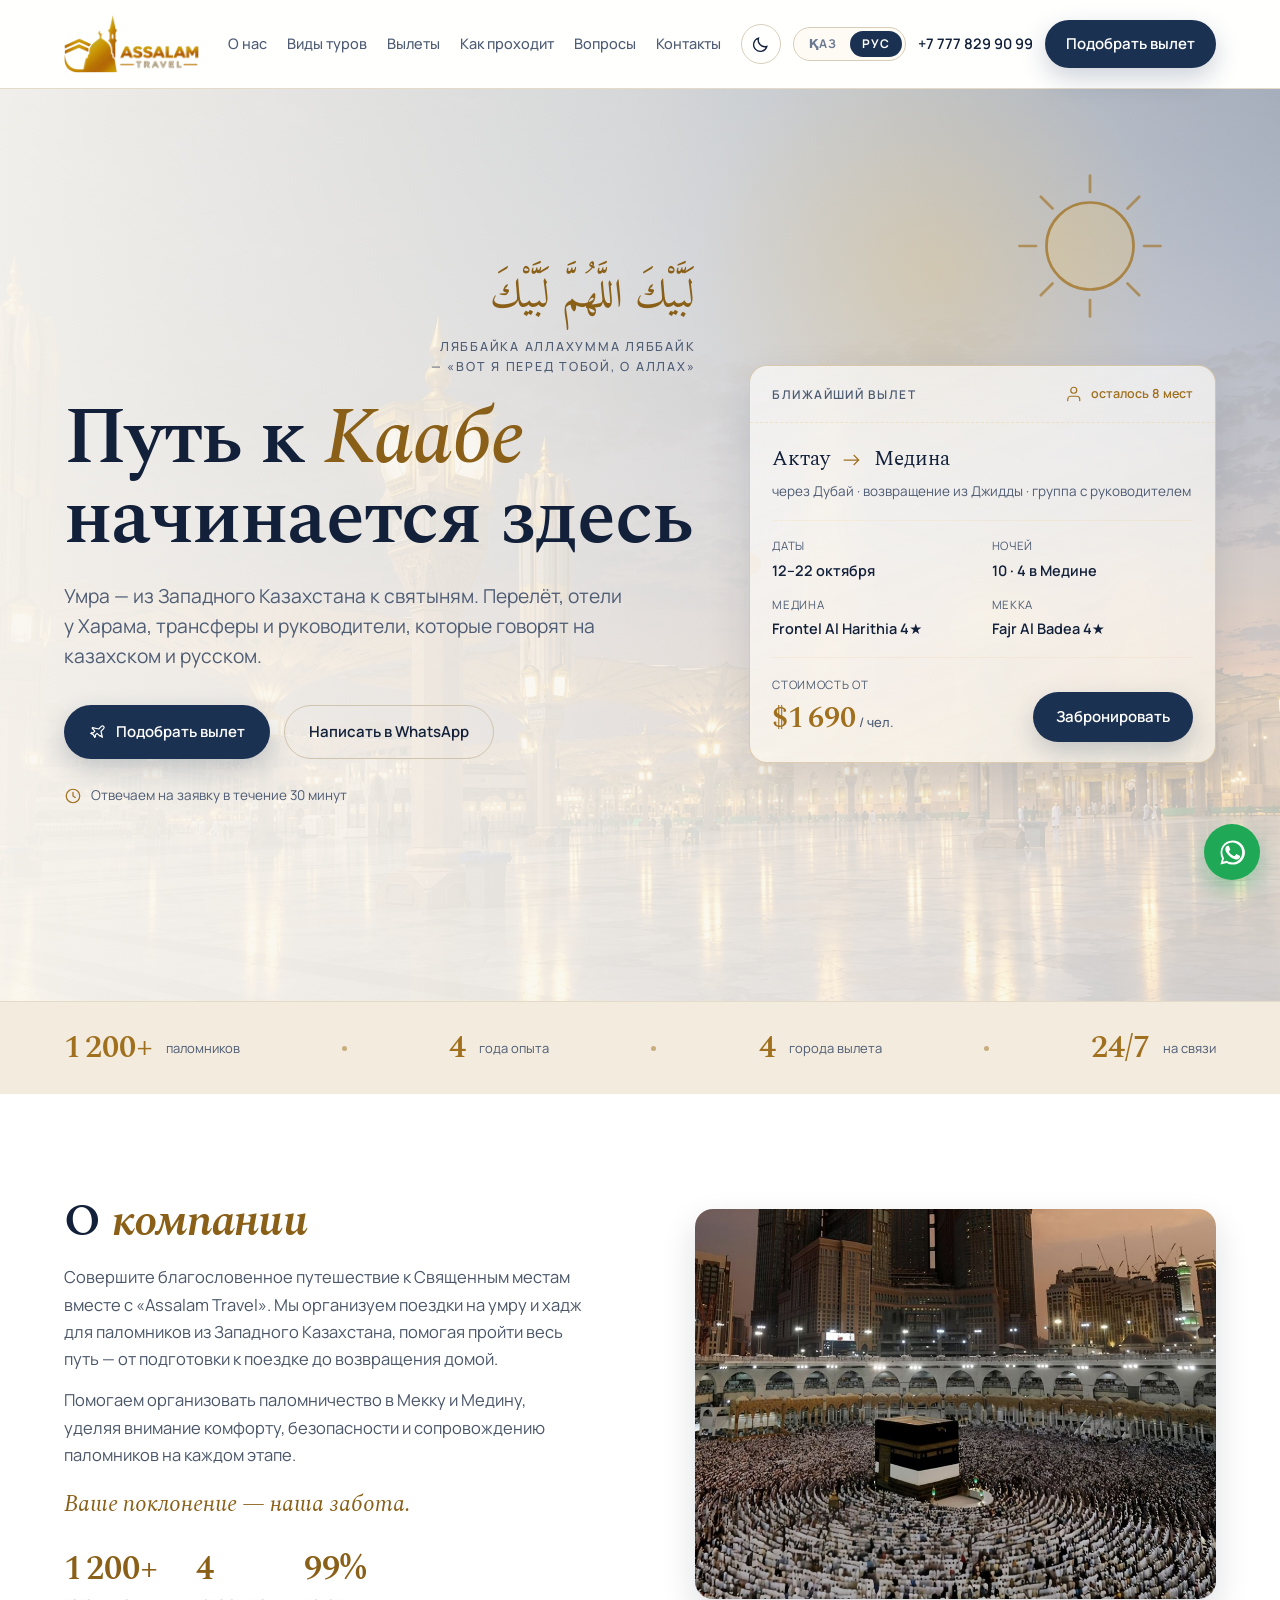
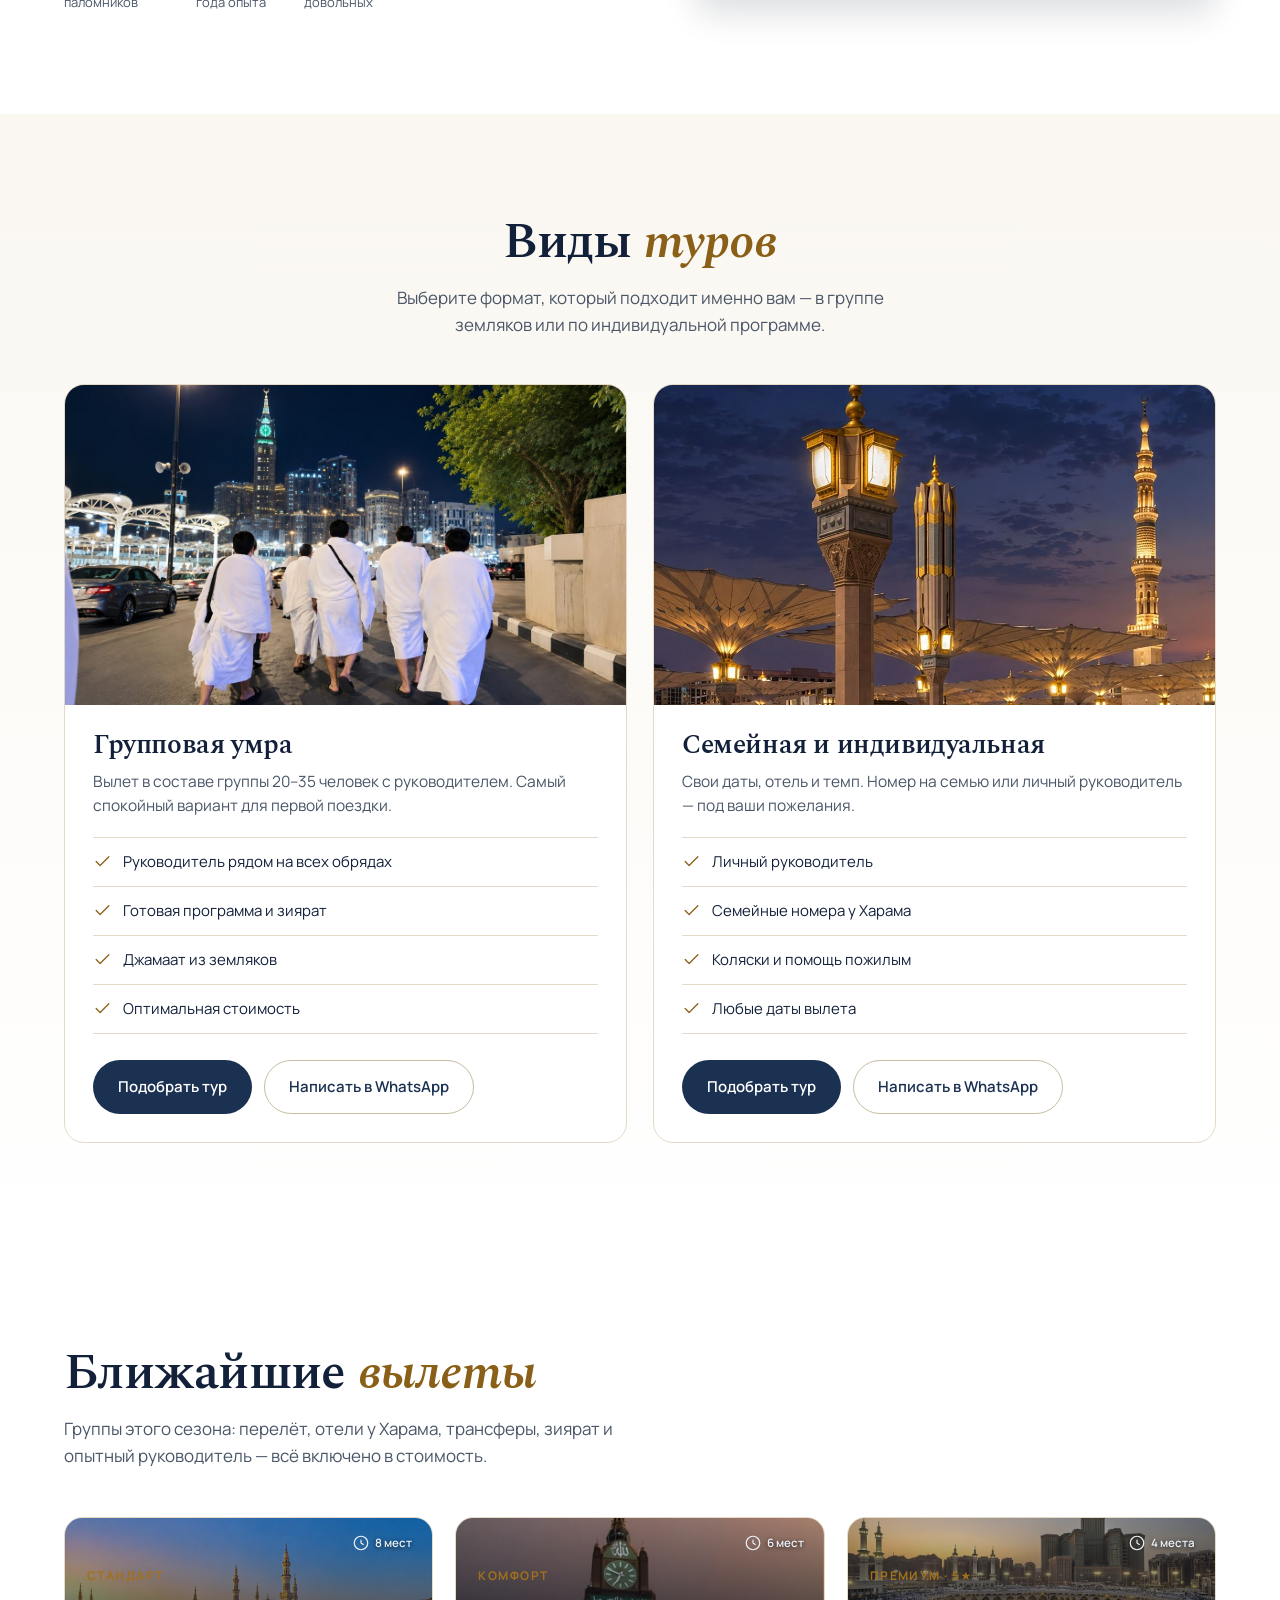
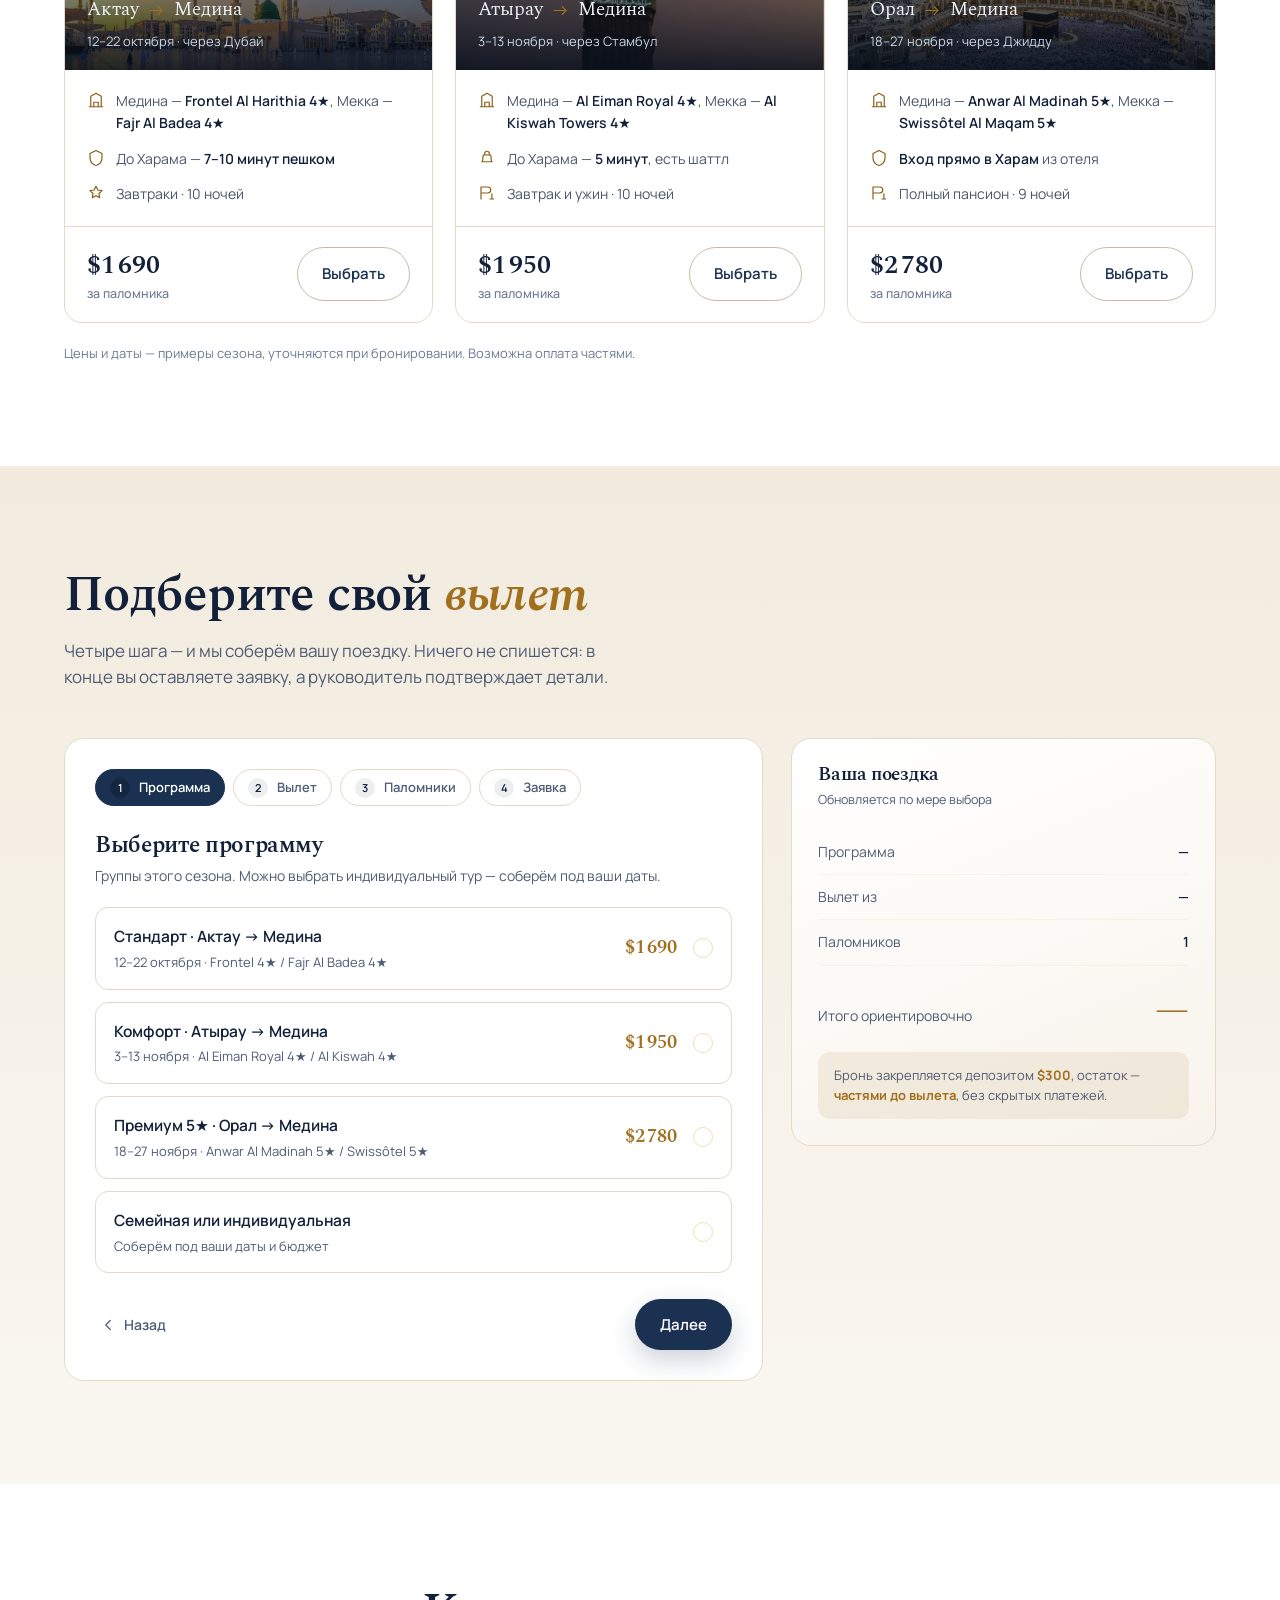
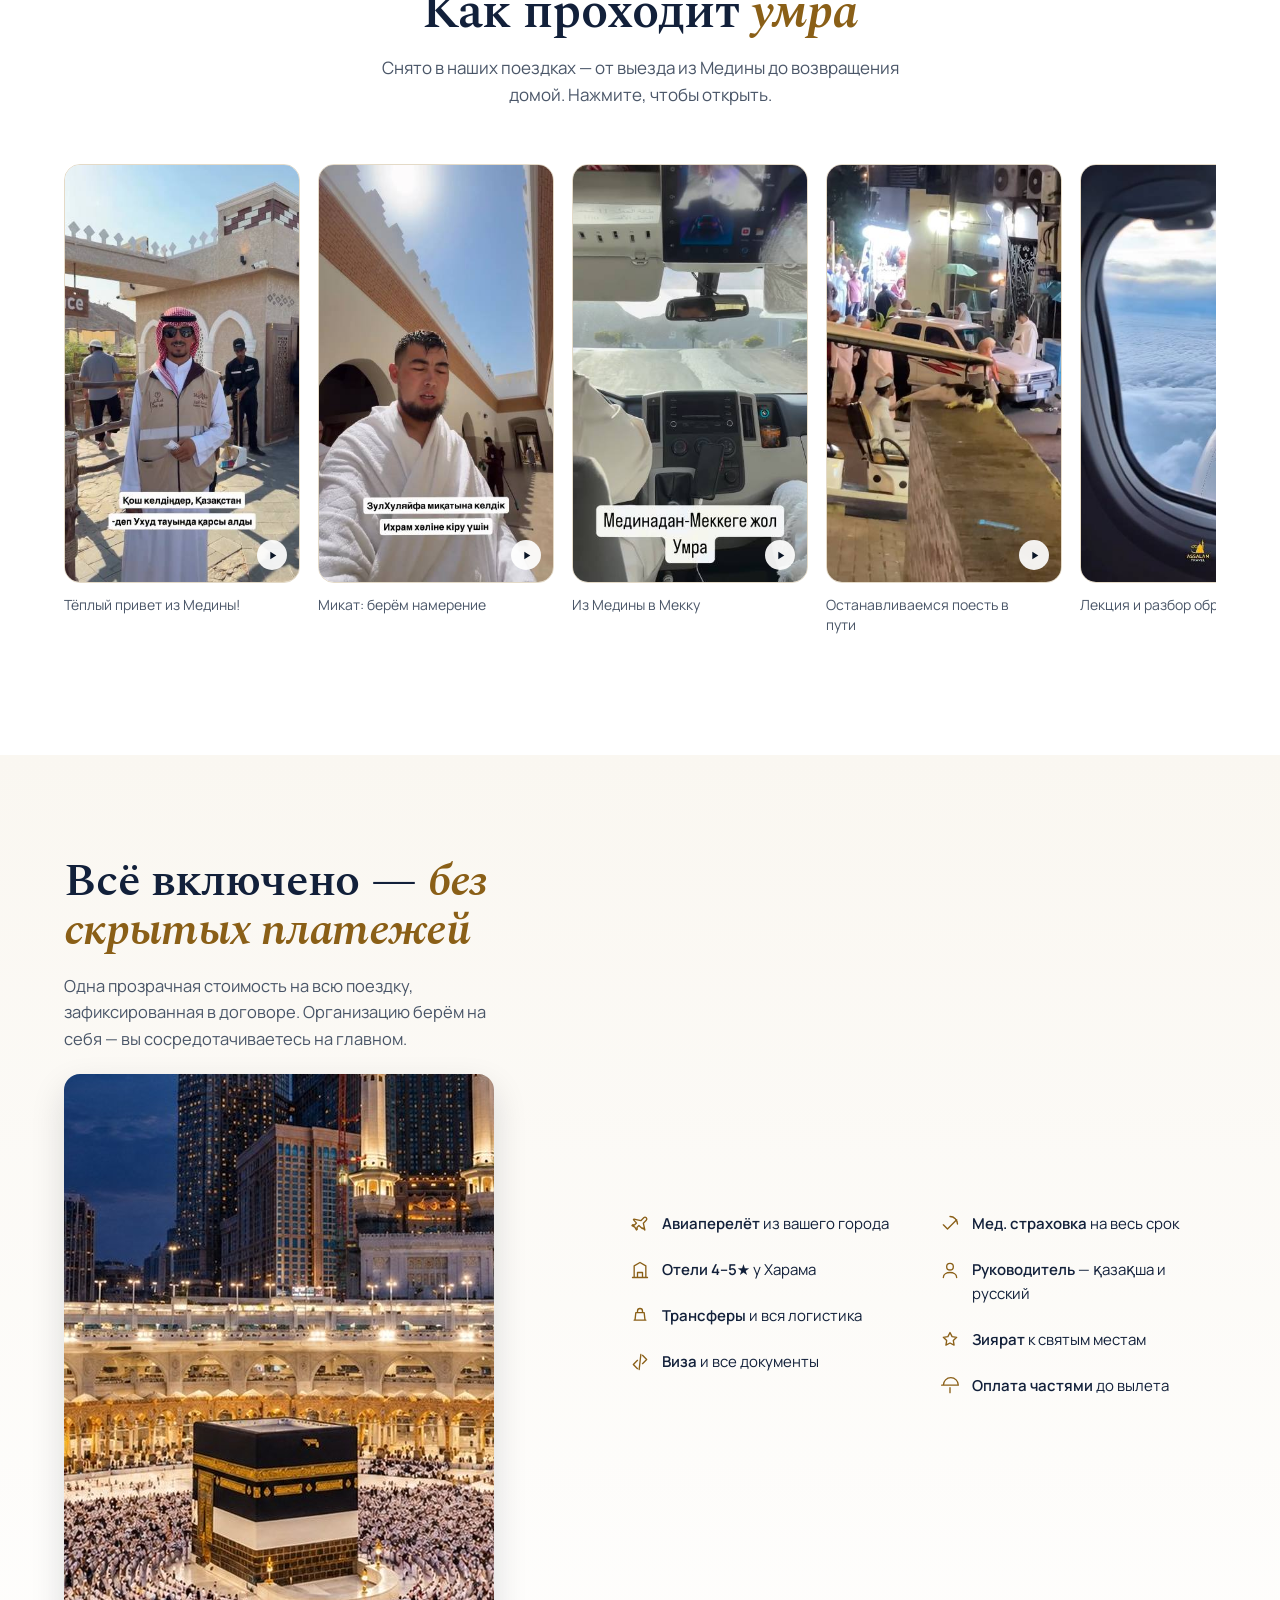
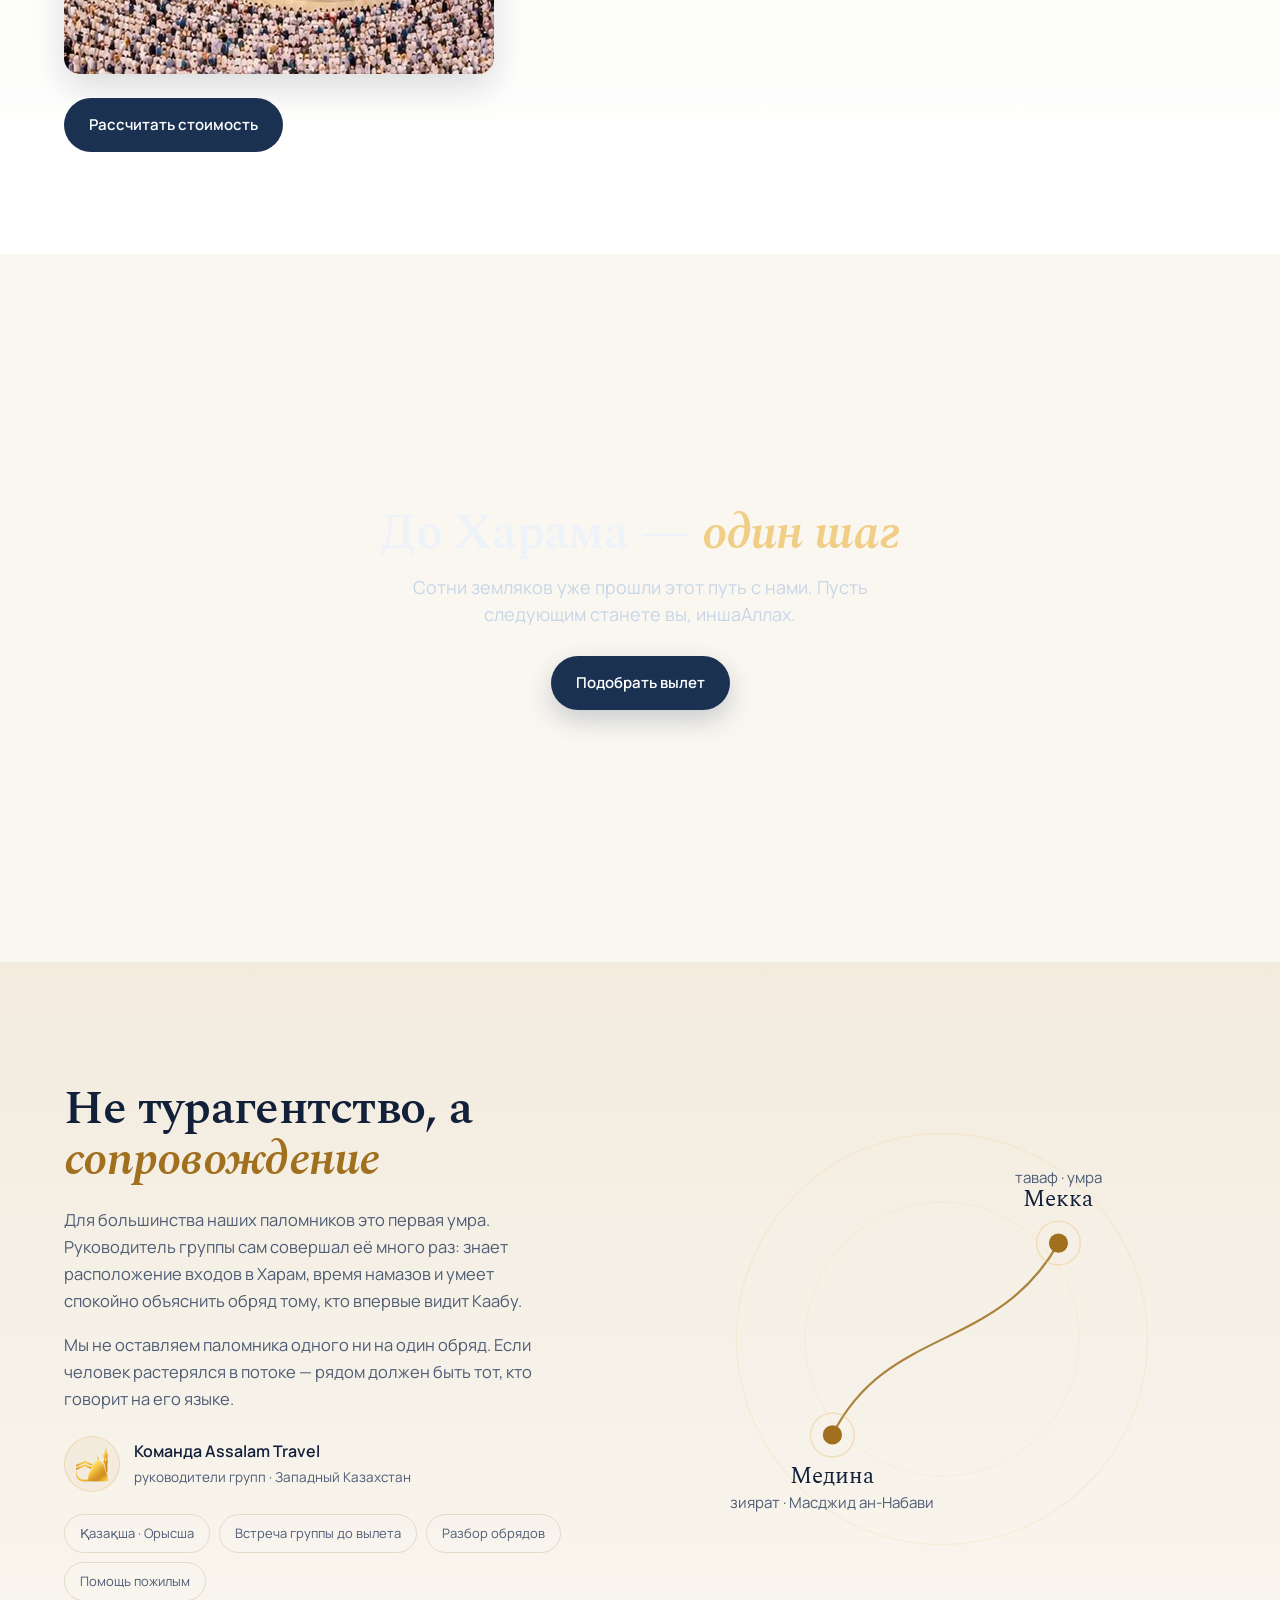
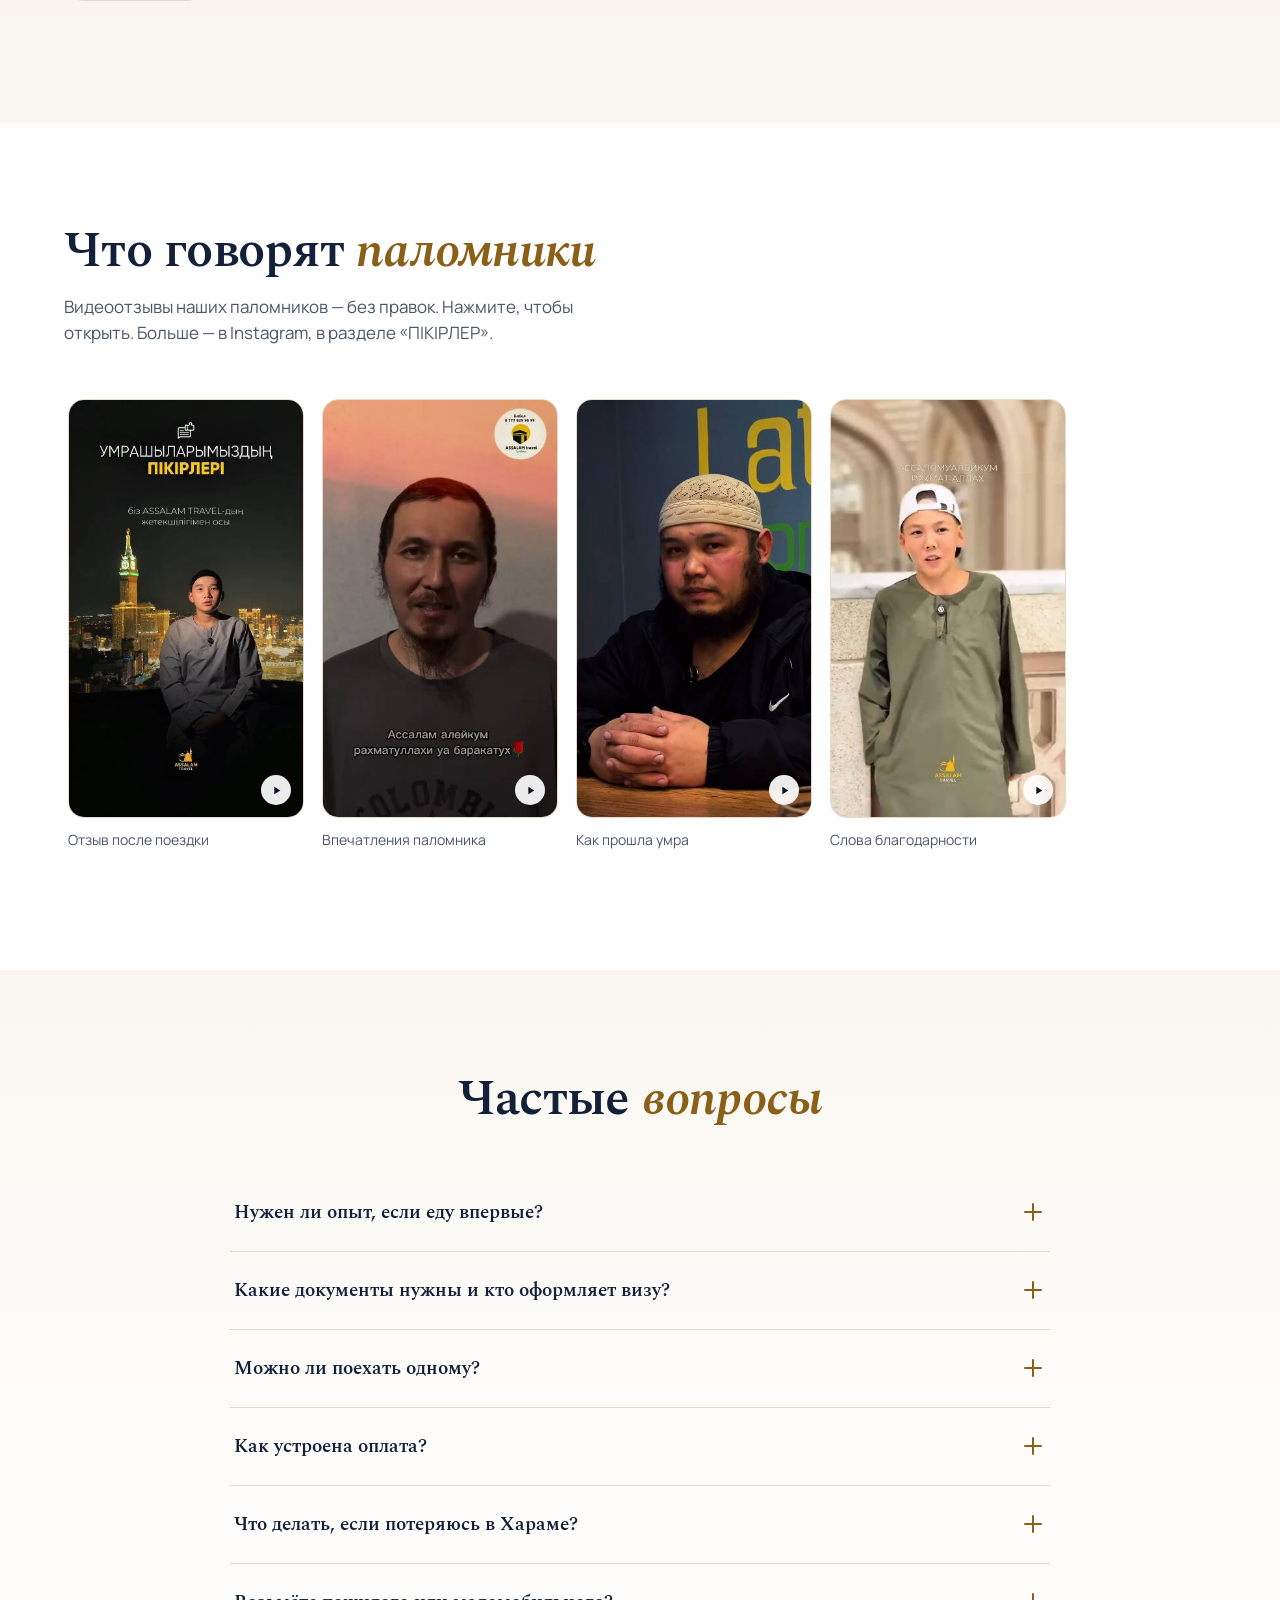
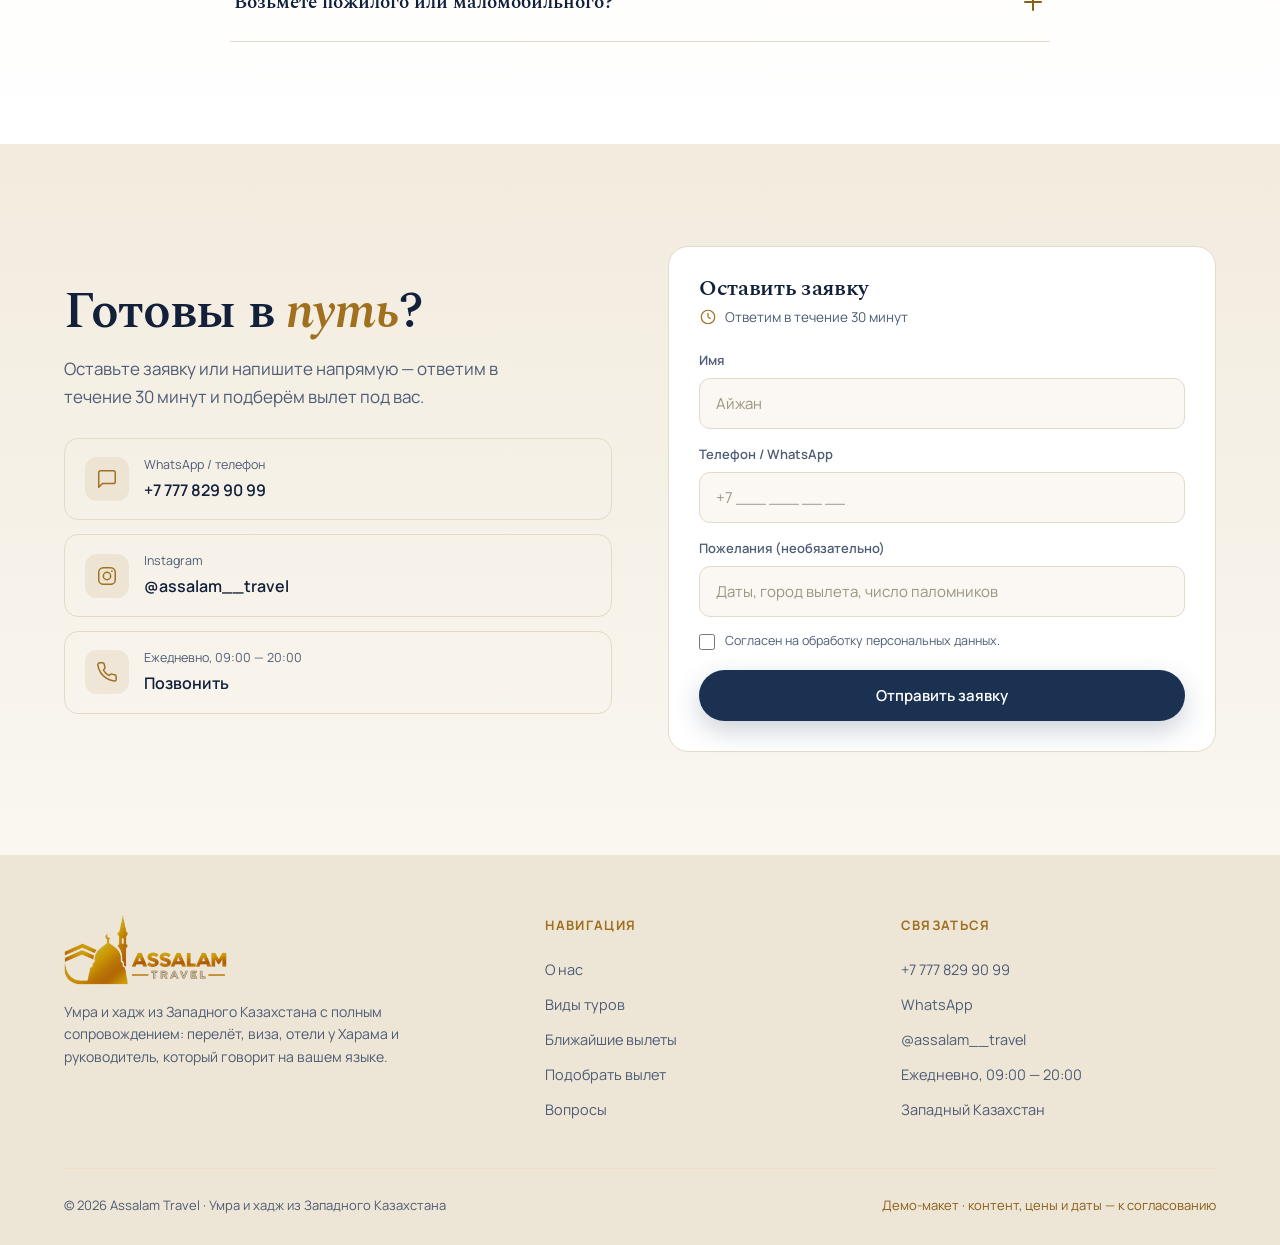
==== public/index.html @ 61b23df9 "Всё публикуемое — в public/, чтобы исходники не уехали в интернет Vercel при деплое из GitHub клонир" ====
<!doctype html>
<html lang="ru" class="no-js">
<head>
<meta charset="utf-8">
<meta name="viewport" content="width=device-width,initial-scale=1">
<title>Assalam Travel — умра из Западного Казахстана</title>
<meta name="description" content="Умра и хадж из Актау, Атырау, Орала и Актобе. Перелёт, виза, отели рядом с Харамом, трансферы и руководители, которые говорят на казахском и русском. Сопровождение 24/7.">
<meta name="theme-color" media="(prefers-color-scheme: dark)" content="#0A1526">
<meta name="theme-color" media="(prefers-color-scheme: light)" content="#FAF7F1">
<link rel="icon" href="assets/img/favicon.png" type="image/png">
<link rel="apple-touch-icon" href="assets/img/favicon.png">

<!-- Превью для WhatsApp, Telegram и соцсетей.
     Пути относительные — работают на любом домене. Когда домен будет
     подключён, замените их на абсолютные (https://домен/assets/img/og.jpg)
     и добавьте <link rel="canonical">: часть сервисов не умеет
     разворачивать относительные адреса. -->
<meta property="og:type" content="website">
<meta property="og:site_name" content="Assalam Travel">
<meta property="og:title" content="Assalam Travel — умра из Западного Казахстана">
<meta property="og:description" content="Перелёт, виза, отели у Харама и руководитель, который говорит на вашем языке. Вылеты из Актау, Атырау, Орала и Актобе.">
<meta property="og:locale" content="ru_KZ">
<meta property="og:locale:alternate" content="kk_KZ">
<meta property="og:image" content="assets/img/og.jpg">
<meta property="og:image:width" content="1200">
<meta property="og:image:height" content="630">
<meta property="og:image:alt" content="Assalam Travel — умра из Западного Казахстана">
<meta name="twitter:card" content="summary_large_image">

<link rel="preconnect" href="https://fonts.googleapis.com">
<link rel="preconnect" href="https://fonts.gstatic.com" crossorigin>
<link rel="stylesheet" href="https://fonts.googleapis.com/css2?family=Spectral:ital,wght@0,400;0,500;0,600;0,700;1,400;1,500;1,600&family=Manrope:wght@400;500;600;700;800&family=Amiri:wght@400;700&display=swap">
<link rel="stylesheet" href="assets/css/styles.css">

<!-- Фон героя — самая крупная картинка первого экрана. Он приходит из CSS,
     поэтому браузер находит его поздно; preload возвращает ему приоритет. -->
<link rel="preload" as="image" href="assets/img/hero-desktop.jpg" media="(min-width:601px)">
<link rel="preload" as="image" href="assets/img/hero-mobile.jpg" media="(max-width:600px)">
</head>
<body>
<script>
/* Тема и класс js ставятся до первой отрисовки — иначе страница моргнёт */
(function () {
  var r = document.documentElement;
  r.className = 'js';
  var t = null;
  try { t = localStorage.getItem('assalam-theme'); } catch (e) {}
  if (!t) t = matchMedia('(prefers-color-scheme: light)').matches ? 'light' : 'dark';
  r.setAttribute('data-theme', t);
})();
</script>

<a class="skip" href="#book" data-i18n="skip">Перейти к подбору вылета</a>

<!-- ============ ШАПКА ============ -->
<header class="nav">
  <div class="wrap nav-in">
    <a class="brand" href="#top" aria-label="Assalam Travel">
      <img src="assets/img/logo-full.png" alt="Assalam Travel" width="560" height="240">
    </a>
    <nav class="nav-links" aria-label="Основная навигация">
      <a href="#about" data-i18n="nav.about">О нас</a>
      <a href="#types" data-i18n="nav.types">Виды туров</a>
      <a href="#deps" data-i18n="nav.deps">Вылеты</a>
      <a href="#journey" data-i18n="nav.journey">Как проходит</a>
      <a href="#faq" data-i18n="nav.faq">Вопросы</a>
      <a href="#contact" data-i18n="nav.contact">Контакты</a>
    </nav>
    <div class="nav-cta">
      <button class="theme-toggle" id="themeBtn" type="button" aria-label="Включить светлую тему">
        <svg class="t-sun" viewBox="0 0 24 24" aria-hidden="true"><circle cx="12" cy="12" r="4.2"/><path d="M12 2.5v2.2M12 19.3v2.2M4.2 4.2l1.6 1.6M18.2 18.2l1.6 1.6M2.5 12h2.2M19.3 12h2.2M4.2 19.8l1.6-1.6M18.2 5.8l1.6-1.6"/></svg>
        <svg class="t-moon" viewBox="0 0 24 24" aria-hidden="true"><path d="M20 14.5A8.5 8.5 0 0 1 9.5 4a8.5 8.5 0 1 0 10.5 10.5Z"/></svg>
      </button>
      <div class="langsw" role="group" aria-label="Тіл / Язык">
        <button type="button" data-lang-btn="kz" aria-pressed="false">ҚАЗ</button>
        <button type="button" data-lang-btn="ru" aria-pressed="true">РУС</button>
      </div>
      <span class="nav-phone">+7 777 829 90 99</span>
      <a href="#book" class="btn btn-gold" style="padding:11px 20px" data-i18n="cta.pick">Подобрать вылет</a>
      <button class="burger" aria-label="Меню" aria-expanded="false" id="burger">
        <svg class="ic" viewBox="0 0 24 24"><path d="M3 6h18M3 12h18M3 18h18"/></svg>
      </button>
    </div>
  </div>
  <div class="mobile-menu" id="mobileMenu">
    <a href="#about" data-i18n="nav.about">О нас</a>
    <a href="#types" data-i18n="nav.types">Виды туров</a>
    <a href="#deps" data-i18n="nav.deps">Вылеты</a>
    <a href="#journey" data-i18n="nav.journeyLong">Как проходит умра</a>
    <a href="#reviews" data-i18n="nav.reviews">Отзывы</a>
    <a href="#faq" data-i18n="nav.faq">Вопросы</a>
    <a href="#contact" data-i18n="nav.contact">Контакты</a>
  </div>
</header>

<!-- ============ ГЕРОЙ ============ -->
<a id="top"></a>
<section class="hero">
  <canvas id="stars" aria-hidden="true"></canvas>
  <div class="hero-glow" aria-hidden="true"></div>
  <svg class="sky-body moon" viewBox="0 0 100 100" aria-hidden="true" fill="none">
    <path d="M62 8a44 44 0 1 0 0 84A54 54 0 0 1 62 8Z" fill="rgba(232,191,107,.18)" stroke="rgba(232,191,107,.55)" stroke-width="1"/>
  </svg>
  <svg class="sky-body sun" viewBox="0 0 100 100" aria-hidden="true" fill="none">
    <circle cx="50" cy="50" r="29" fill="rgba(232,191,107,.24)" stroke="rgba(160,112,31,.75)" stroke-width="1.8"/>
    <g stroke="rgba(160,112,31,.62)" stroke-width="1.8" stroke-linecap="round">
      <path d="M50 14V3M50 86v11M14 50H3M86 50h11M25 25l-7.8-7.8M75 75l7.8 7.8M75 25l7.8-7.8M25 75l-7.8 7.8"/>
    </g>
  </svg>
  <div class="wrap hero-in">
    <div>
      <p class="talbiya">لَبَّيْكَ اللَّهُمَّ لَبَّيْكَ
        <small data-i18n="hero.talbiya">Ляббайка Аллахумма Ляббайк — «Вот я перед Тобой, о Аллах»</small>
      </p>
      <h1 data-i18n="hero.h1">Путь к <em>Каабе</em><br>начинается здесь</h1>
      <p class="lead" data-i18n="hero.lead">Умра — из Западного Казахстана к святыням. Перелёт, отели у Харама, трансферы и руководители, которые говорят на казахском и русском.</p>
      <div class="hero-cta">
        <a href="#book" class="btn btn-gold">
          <svg class="ic ic-sm" viewBox="0 0 24 24"><path d="M17.8 19.2 16 11l3.5-3.5a2.1 2.1 0 0 0-3-3L13 8 4.8 6.2a.5.5 0 0 0-.5.8l3.5 3.9-2.4 2.4-2-.4-1 1 3.4 1.9 1.9 3.4 1-1-.4-2 2.4-2.4 3.9 3.5a.5.5 0 0 0 .8-.5Z"/></svg>
          <span data-i18n="cta.pick">Подобрать вылет</span>
        </a>
        <a href="https://wa.me/77778299099" class="btn btn-ghost-night" target="_blank" rel="noopener" data-i18n="cta.wa">Написать в WhatsApp</a>
      </div>
      <p class="hero-note">
        <svg class="ic ic-sm" viewBox="0 0 24 24"><circle cx="12" cy="12" r="9"/><path d="M12 7v5l3 2"/></svg>
        <span data-i18n="hero.note">Отвечаем на заявку в течение 30 минут</span>
      </p>
    </div>

    <div class="pass" aria-label="Ближайший вылет">
      <div class="pass-head">
        <span class="lab" data-i18n="pass.lab">Ближайший вылет</span>
        <span class="seats"><svg class="ic ic-sm" viewBox="0 0 24 24"><path d="M17 21v-2a4 4 0 0 0-4-4H5a4 4 0 0 0-4 4v2"/><circle cx="9" cy="7" r="4"/></svg><span data-i18n="pass.seats">осталось 8 мест</span></span>
      </div>
      <div class="pass-body">
        <div class="pass-route">
          <span data-i18n="pass.from">Актау</span>
          <svg viewBox="0 0 24 24" fill="none" stroke="currentColor"><path d="M2 12h18M14 6l6 6-6 6"/></svg>
          <span data-i18n="pass.to">Медина</span>
        </div>
        <p class="pass-sub" data-i18n="pass.sub">через Дубай · возвращение из Джидды · группа с руководителем</p>
        <div class="pass-grid">
          <div><div class="k" data-i18n="pass.kDates">Даты</div><div class="v" data-i18n="pass.vDates">12–22 октября</div></div>
          <div><div class="k" data-i18n="pass.kNights">Ночей</div><div class="v" data-i18n="pass.vNights">10 · 4 в Медине</div></div>
          <div><div class="k" data-i18n="pass.kMedina">Медина</div><div class="v">Frontel Al Harithia 4★</div></div>
          <div><div class="k" data-i18n="pass.kMecca">Мекка</div><div class="v">Fajr Al Badea 4★</div></div>
        </div>
        <div class="pass-foot">
          <div class="pass-price">
            <div class="k" data-i18n="pass.priceK">Стоимость от</div>
            <div class="v">$1&thinsp;690<small data-i18n="pass.per"> / чел.</small></div>
          </div>
          <a href="#book" class="btn btn-gold" style="padding:12px 22px" data-pick="oct-std" data-i18n="pass.book">Забронировать</a>
        </div>
      </div>
    </div>
  </div>
</section>

<!-- ============ ПОЛОСА ДОВЕРИЯ ============ -->
<div class="proof">
  <div class="wrap proof-in">
    <div class="proof-item"><span class="n" data-to="1200" data-suffix="+">1 200+</span><span class="t" data-i18n="proof.1">паломников</span></div>
    <span class="proof-dot"></span>
    <div class="proof-item"><span class="n" data-to="4">4</span><span class="t" data-i18n="proof.2">года опыта</span></div>
    <span class="proof-dot"></span>
    <div class="proof-item"><span class="n" data-to="4">4</span><span class="t" data-i18n="proof.3">города вылета</span></div>
    <span class="proof-dot"></span>
    <div class="proof-item"><span class="n">24/7</span><span class="t" data-i18n="proof.4">на связи</span></div>
  </div>
</div>

<!-- ============ О КОМПАНИИ ============ -->
<section class="cream-sec" id="about">
  <div class="wrap about-wrap">
    <div class="about-lead reveal">
      <h2 data-i18n="about.h2">О <em>компании</em></h2>
      <p data-i18n="about.p">Совершите благословенное путешествие к Священным местам вместе с «Assalam Travel». Мы организуем поездки на умру и хадж для паломников из Западного Казахстана, помогая пройти весь путь — от подготовки к поездке до возвращения домой.</p>
      <p data-i18n="about.p2">Помогаем организовать паломничество в Мекку и Медину, уделяя внимание комфорту, безопасности и сопровождению паломников на каждом этапе.</p>
      <p class="about-motto" data-i18n="about.motto">Ваше поклонение — наша забота.</p>
      <div class="about-stats">
        <div class="about-stat"><div class="n" data-to="1200" data-suffix="+">1 200+</div><div class="t" data-i18n="about.s1">паломников</div></div>
        <div class="about-stat"><div class="n" data-to="4">4</div><div class="t" data-i18n="about.s2">года опыта</div></div>
        <div class="about-stat"><div class="n" data-to="99" data-suffix="%">99%</div><div class="t" data-i18n="about.s3">довольных</div></div>
      </div>
    </div>
    <div class="about-photo reveal"><img src="assets/img/about.jpg" data-i18n-alt="alt.about" alt="Паломники совершают таваф вокруг Каабы" loading="lazy" width="1000" height="750"></div>
  </div>
</section>

<!-- ============ ВИДЫ ТУРОВ ============ -->
<section class="dawn" id="types">
  <div class="wrap">
    <div class="sec-head reveal" style="text-align:center;margin:0 auto 46px">
      <h2 data-i18n="types.h2">Виды <em>туров</em></h2>
      <p style="margin-left:auto;margin-right:auto" data-i18n="types.p">Выберите формат, который подходит именно вам — в группе земляков или по индивидуальной программе.</p>
    </div>
    <div class="types">
      <article class="type reveal">
        <div class="type-photo" style="background-image:url('assets/img/type-group.jpg')"></div>
        <div class="type-body">
          <h3 data-i18n="types.g.h">Групповая умра</h3>
          <p data-i18n="types.g.p">Вылет в составе группы 20–35 человек с руководителем. Самый спокойный вариант для первой поездки.</p>
          <ul class="type-feats">
            <li><svg class="ic" viewBox="0 0 24 24" fill="none" stroke="currentColor" stroke-width="1.8"><path d="M20 6 9 17l-5-5"/></svg><span data-i18n="types.g.1">Руководитель рядом на всех обрядах</span></li>
            <li><svg class="ic" viewBox="0 0 24 24" fill="none" stroke="currentColor" stroke-width="1.8"><path d="M20 6 9 17l-5-5"/></svg><span data-i18n="types.g.2">Готовая программа и зиярат</span></li>
            <li><svg class="ic" viewBox="0 0 24 24" fill="none" stroke="currentColor" stroke-width="1.8"><path d="M20 6 9 17l-5-5"/></svg><span data-i18n="types.g.3">Джамаат из земляков</span></li>
            <li><svg class="ic" viewBox="0 0 24 24" fill="none" stroke="currentColor" stroke-width="1.8"><path d="M20 6 9 17l-5-5"/></svg><span data-i18n="types.g.4">Оптимальная стоимость</span></li>
          </ul>
          <div class="type-cta">
            <a href="#book" class="btn btn-deep" data-i18n="cta.pickTour">Подобрать тур</a>
            <a href="https://wa.me/77778299099" class="btn btn-ghost" target="_blank" rel="noopener" data-i18n="cta.wa">Написать в WhatsApp</a>
          </div>
        </div>
      </article>
      <article class="type reveal">
        <div class="type-photo" style="background-image:url('assets/img/type-solo.jpg')"></div>
        <div class="type-body">
          <h3 data-i18n="types.i.h">Семейная и индивидуальная</h3>
          <p data-i18n="types.i.p">Свои даты, отель и темп. Номер на семью или личный руководитель — под ваши пожелания.</p>
          <ul class="type-feats">
            <li><svg class="ic" viewBox="0 0 24 24" fill="none" stroke="currentColor" stroke-width="1.8"><path d="M20 6 9 17l-5-5"/></svg><span data-i18n="types.i.1">Личный руководитель</span></li>
            <li><svg class="ic" viewBox="0 0 24 24" fill="none" stroke="currentColor" stroke-width="1.8"><path d="M20 6 9 17l-5-5"/></svg><span data-i18n="types.i.2">Семейные номера у Харама</span></li>
            <li><svg class="ic" viewBox="0 0 24 24" fill="none" stroke="currentColor" stroke-width="1.8"><path d="M20 6 9 17l-5-5"/></svg><span data-i18n="types.i.3">Коляски и помощь пожилым</span></li>
            <li><svg class="ic" viewBox="0 0 24 24" fill="none" stroke="currentColor" stroke-width="1.8"><path d="M20 6 9 17l-5-5"/></svg><span data-i18n="types.i.4">Любые даты вылета</span></li>
          </ul>
          <div class="type-cta">
            <a href="#book" class="btn btn-deep" data-i18n="cta.pickTour">Подобрать тур</a>
            <a href="https://wa.me/77778299099" class="btn btn-ghost" target="_blank" rel="noopener" data-i18n="cta.wa">Написать в WhatsApp</a>
          </div>
        </div>
      </article>
    </div>
  </div>
</section>

<!-- ============ ВЫЛЕТЫ ============ -->
<section class="cream-sec" id="deps">
  <div class="wrap">
    <div class="sec-head reveal">
      <h2 data-i18n="deps.h2">Ближайшие <em>вылеты</em></h2>
      <p data-i18n="deps.p">Группы этого сезона: перелёт, отели у Харама, трансферы, зиярат и опытный руководитель — всё включено в стоимость.</p>
    </div>
    <div class="deps">
      <article class="dep reveal">
        <div class="dep-top" style="background-image:linear-gradient(180deg,rgba(7,15,28,.15),rgba(7,15,28,.9)),url('assets/img/dep-1.jpg')">
          <div class="dep-tier" data-i18n="deps.1.tier">Стандарт</div>
          <div class="dep-route"><span data-i18n="deps.1.from">Актау</span> <svg viewBox="0 0 24 24" fill="none" stroke="currentColor"><path d="M2 12h18M14 6l6 6-6 6"/></svg> <span data-i18n="pass.to">Медина</span></div>
          <div class="dep-dates" data-i18n="deps.1.dates">12–22 октября · через Дубай</div>
          <span class="seat-pill"><svg class="ic ic-sm" viewBox="0 0 24 24"><circle cx="12" cy="12" r="9"/><path d="M12 8v4l3 2"/></svg><span data-i18n="deps.1.seats">8 мест</span></span>
        </div>
        <div class="dep-body">
          <div class="dep-row"><svg class="ic" viewBox="0 0 24 24"><path d="M3 21h18M5 21V7l7-4 7 4v14M9 21v-6h6v6"/></svg><span data-i18n="deps.1.r1">Медина — <b>Frontel Al Harithia 4★</b>, Мекка — <b>Fajr Al Badea 4★</b></span></div>
          <div class="dep-row"><svg class="ic" viewBox="0 0 24 24"><path d="M12 2 4 6v6c0 5 3.4 9.4 8 10 4.6-.6 8-5 8-10V6z"/></svg><span data-i18n="deps.1.r2">До Харама — <b>7–10 минут пешком</b></span></div>
          <div class="dep-row"><svg class="ic" viewBox="0 0 24 24"><path d="M12 3l2.5 5 5.5.8-4 3.9.9 5.5-4.9-2.6-4.9 2.6.9-5.5-4-3.9 5.5-.8z"/></svg><span data-i18n="deps.1.r3">Завтраки · 10 ночей</span></div>
        </div>
        <div class="dep-foot">
          <div class="dep-price">$1&thinsp;690<small data-i18n="deps.per">за паломника</small></div>
          <a href="#book" class="btn btn-ghost" data-pick="oct-std" data-i18n="cta.choose">Выбрать</a>
        </div>
      </article>

      <article class="dep reveal">
        <div class="dep-top" style="background-image:linear-gradient(180deg,rgba(7,15,28,.15),rgba(7,15,28,.9)),url('assets/img/dep-2.jpg')">
          <div class="dep-tier" data-i18n="deps.2.tier">Комфорт</div>
          <div class="dep-route"><span data-i18n="deps.2.from">Атырау</span> <svg viewBox="0 0 24 24" fill="none" stroke="currentColor"><path d="M2 12h18M14 6l6 6-6 6"/></svg> <span data-i18n="pass.to">Медина</span></div>
          <div class="dep-dates" data-i18n="deps.2.dates">3–13 ноября · через Стамбул</div>
          <span class="seat-pill"><svg class="ic ic-sm" viewBox="0 0 24 24"><circle cx="12" cy="12" r="9"/><path d="M12 8v4l3 2"/></svg><span data-i18n="deps.2.seats">6 мест</span></span>
        </div>
        <div class="dep-body">
          <div class="dep-row"><svg class="ic" viewBox="0 0 24 24"><path d="M3 21h18M5 21V7l7-4 7 4v14M9 21v-6h6v6"/></svg><span data-i18n="deps.2.r1">Медина — <b>Al Eiman Royal 4★</b>, Мекка — <b>Al Kiswah Towers 4★</b></span></div>
          <div class="dep-row"><svg class="ic" viewBox="0 0 24 24"><path d="M5 17h14M6 17l1-9h10l1 9M9 8V6a3 3 0 0 1 6 0v2"/></svg><span data-i18n="deps.2.r2">До Харама — <b>5 минут</b>, есть шаттл</span></div>
          <div class="dep-row"><svg class="ic" viewBox="0 0 24 24"><path d="M4 4v16M4 12h9a4 4 0 0 0 0-8H4M16 20h5M18.5 20v-7"/></svg><span data-i18n="deps.2.r3">Завтрак и ужин · 10 ночей</span></div>
        </div>
        <div class="dep-foot">
          <div class="dep-price">$1&thinsp;950<small data-i18n="deps.per">за паломника</small></div>
          <a href="#book" class="btn btn-ghost" data-pick="nov-com" data-i18n="cta.choose">Выбрать</a>
        </div>
      </article>

      <article class="dep reveal">
        <div class="dep-top" style="background-image:linear-gradient(180deg,rgba(7,15,28,.15),rgba(7,15,28,.9)),url('assets/img/dep-3.jpg')">
          <div class="dep-tier" data-i18n="deps.3.tier">Премиум · 5★</div>
          <div class="dep-route"><span data-i18n="deps.3.from">Орал</span> <svg viewBox="0 0 24 24" fill="none" stroke="currentColor"><path d="M2 12h18M14 6l6 6-6 6"/></svg> <span data-i18n="pass.to">Медина</span></div>
          <div class="dep-dates" data-i18n="deps.3.dates">18–27 ноября · через Джидду</div>
          <span class="seat-pill"><svg class="ic ic-sm" viewBox="0 0 24 24"><circle cx="12" cy="12" r="9"/><path d="M12 8v4l3 2"/></svg><span data-i18n="deps.3.seats">4 места</span></span>
        </div>
        <div class="dep-body">
          <div class="dep-row"><svg class="ic" viewBox="0 0 24 24"><path d="M3 21h18M5 21V7l7-4 7 4v14M9 21v-6h6v6"/></svg><span data-i18n="deps.3.r1">Медина — <b>Anwar Al Madinah 5★</b>, Мекка — <b>Swissôtel Al Maqam 5★</b></span></div>
          <div class="dep-row"><svg class="ic" viewBox="0 0 24 24"><path d="M12 2 4 6v6c0 5 3.4 9.4 8 10 4.6-.6 8-5 8-10V6z"/></svg><span data-i18n="deps.3.r2"><b>Вход прямо в Харам</b> из отеля</span></div>
          <div class="dep-row"><svg class="ic" viewBox="0 0 24 24"><path d="M4 4v16M4 12h9a4 4 0 0 0 0-8H4M16 20h5M18.5 20v-7"/></svg><span data-i18n="deps.3.r3">Полный пансион · 9 ночей</span></div>
        </div>
        <div class="dep-foot">
          <div class="dep-price">$2&thinsp;780<small data-i18n="deps.per">за паломника</small></div>
          <a href="#book" class="btn btn-ghost" data-pick="nov-prem" data-i18n="cta.choose">Выбрать</a>
        </div>
      </article>
    </div>
    <p class="deps-note" data-i18n="deps.note">Цены и даты — примеры сезона, уточняются при бронировании. Возможна оплата частями.</p>
  </div>
</section>

<!-- ============ ПОДБОР ВЫЛЕТА ============ -->
<section class="book" id="book">
  <div class="wrap">
    <div class="sec-head reveal">
      <h2 data-i18n="book.h2">Подберите свой <em>вылет</em></h2>
      <p data-i18n="book.p">Четыре шага — и мы соберём вашу поездку. Ничего не спишется: в конце вы оставляете заявку, а руководитель подтверждает детали.</p>
    </div>
    <div class="booker">
      <div class="book-panel">
        <div class="steps-nav" id="stepsNav">
          <div class="snav active" data-s="0"><span class="num">1</span><span data-i18n="book.s1">Программа</span></div>
          <div class="snav" data-s="1"><span class="num">2</span><span data-i18n="book.s2">Вылет</span></div>
          <div class="snav" data-s="2"><span class="num">3</span><span data-i18n="book.s3">Паломники</span></div>
          <div class="snav" data-s="3"><span class="num">4</span><span data-i18n="book.s4">Заявка</span></div>
        </div>

        <div class="step on" data-step="0">
          <h3 data-i18n="book.q1">Выберите программу</h3>
          <p class="hint" data-i18n="book.h1hint">Группы этого сезона. Можно выбрать индивидуальный тур — соберём под ваши даты.</p>
          <div class="opts" id="progOpts"></div>
        </div>

        <div class="step" data-step="1">
          <h3 data-i18n="book.q2">Город вылета</h3>
          <p class="hint" data-i18n="book.h2hint">Организуем вылет из вашего города Западного Казахстана.</p>
          <div class="cities" id="cityOpts"></div>
        </div>

        <div class="step" data-step="2">
          <h3 data-i18n="book.q3">Сколько паломников</h3>
          <p class="hint" data-i18n="book.h3hint">Укажите число взрослых и детей — рассчитаем общую стоимость.</p>
          <div class="stepper-row">
            <div class="sl"><b data-i18n="book.adults">Взрослые</b><span data-i18n="book.adultsAge">от 12 лет</span></div>
            <div class="stepper"><button data-adj="adults" data-d="-1" aria-label="−">−</button><span class="cnt" id="cAdults">1</span><button data-adj="adults" data-d="1" aria-label="+">+</button></div>
          </div>
          <div class="stepper-row">
            <div class="sl"><b data-i18n="book.kids">Дети</b><span data-i18n="book.kidsAge">до 12 лет</span></div>
            <div class="stepper"><button data-adj="kids" data-d="-1" aria-label="−">−</button><span class="cnt" id="cKids">0</span><button data-adj="kids" data-d="1" aria-label="+">+</button></div>
          </div>
        </div>

        <div class="step" data-step="3">
          <h3 data-i18n="book.q4">Ваши контакты</h3>
          <p class="hint" data-i18n="book.h4hint">Руководитель свяжется в течение 30 минут, подтвердит места и ответит на вопросы.</p>
          <div class="field"><label for="fName" data-i18n="book.lName">Как к вам обращаться</label><input id="fName" type="text" placeholder="Мұрат" data-i18n-ph="name" autocomplete="name"></div>
          <div class="field"><label for="fPhone" data-i18n="book.lPhone">Телефон / WhatsApp</label><input id="fPhone" type="tel" placeholder="+7 ___ ___ __ __" data-i18n-ph="phone" autocomplete="tel"></div>
          <label class="consent"><input id="fConsent" type="checkbox"><span data-i18n="book.consent">Согласен на обработку персональных данных и ответ в WhatsApp.</span></label>
        </div>

        <div class="step-actions">
          <button class="link-back" id="btnBack" hidden><svg class="ic ic-sm" viewBox="0 0 24 24"><path d="M15 18l-6-6 6-6"/></svg><span data-i18n="book.back">Назад</span></button>
          <span></span>
          <button class="btn btn-gold" id="btnNext">Далее</button>
        </div>
      </div>

      <aside class="summary" id="summary">
        <h4 data-i18n="sum.h">Ваша поездка</h4>
        <p class="cap" data-i18n="sum.cap">Обновляется по мере выбора</p>
        <div class="sum-row"><span class="k" data-i18n="sum.prog">Программа</span><span class="v" id="sProg">—</span></div>
        <div class="sum-row"><span class="k" data-i18n="sum.city">Вылет из</span><span class="v" id="sCity">—</span></div>
        <div class="sum-row"><span class="k" data-i18n="sum.pax">Паломников</span><span class="v" id="sPax">1</span></div>
        <div class="sum-total"><span class="k" data-i18n="sum.total">Итого ориентировочно</span><span class="v" id="sTotal">—</span></div>
        <div class="sum-dep" data-i18n="sum.dep">Бронь закрепляется депозитом <b>$300</b>, остаток — <b>частями до вылета</b>, без скрытых платежей.</div>
      </aside>
    </div>
  </div>
</section>

<!-- ============ КАК ПРОХОДИТ УМРА ============ -->
<section class="cream-sec journey" id="journey">
  <div class="wrap">
    <div class="sec-head reveal" style="text-align:center;margin:0 auto 52px">
      <h2 data-i18n="journey.h2">Как проходит <em>умра</em></h2>
      <p style="margin-left:auto;margin-right:auto" data-i18n="journey.p">Снято в наших поездках — от выезда из Медины до возвращения домой. Нажмите, чтобы открыть.</p>
    </div>
    <div class="jstrip reveal">
      <figure class="jclip">
        <button type="button" class="jopen" data-full="assets/video/j1.mp4" aria-label="Открыть видео">
          <video src="assets/video/j1.mp4#t=0.6" poster="assets/img/poster/j1.jpg" muted loop playsinline preload="none"></video>
        </button>
        <figcaption data-i18n="v.1">Тёплый привет из Медины!</figcaption>
      </figure>
      <figure class="jclip">
        <button type="button" class="jopen" data-full="assets/video/j2.mp4" aria-label="Открыть видео">
          <video src="assets/video/j2.mp4#t=0.6" poster="assets/img/poster/j2.jpg" muted loop playsinline preload="none"></video>
        </button>
        <figcaption data-i18n="v.2">Микат: берём намерение</figcaption>
      </figure>
      <figure class="jclip">
        <button type="button" class="jopen" data-full="assets/video/j3.mp4" aria-label="Открыть видео">
          <video src="assets/video/j3.mp4#t=0.6" poster="assets/img/poster/j3.jpg" muted loop playsinline preload="none"></video>
        </button>
        <figcaption data-i18n="v.3">Из Медины в Мекку</figcaption>
      </figure>
      <figure class="jclip">
        <button type="button" class="jopen" data-full="assets/video/j4.mp4" aria-label="Открыть видео">
          <video src="assets/video/j4.mp4#t=0.6" poster="assets/img/poster/j4.jpg" muted loop playsinline preload="none"></video>
        </button>
        <figcaption data-i18n="v.4">Останавливаемся поесть в пути</figcaption>
      </figure>
      <figure class="jclip">
        <button type="button" class="jopen" data-full="assets/video/j5.mp4" aria-label="Открыть видео">
          <video src="assets/video/j5.mp4#t=0.6" poster="assets/img/poster/j5.jpg" muted loop playsinline preload="none"></video>
        </button>
        <figcaption data-i18n="v.5">Лекция и разбор обрядов</figcaption>
      </figure>
      <figure class="jclip">
        <button type="button" class="jopen" data-full="assets/video/j6.mp4" aria-label="Открыть видео">
          <video src="assets/video/j6.mp4#t=0.6" poster="assets/img/poster/j6.jpg" muted loop playsinline preload="none"></video>
        </button>
        <figcaption data-i18n="v.6">Совершаем умру вместе</figcaption>
      </figure>
      <figure class="jclip">
        <button type="button" class="jopen" data-full="assets/video/j7.mp4" aria-label="Открыть видео">
          <video src="assets/video/j7.mp4#t=0.6" poster="assets/img/poster/j7.jpg" muted loop playsinline preload="none"></video>
        </button>
        <figcaption data-i18n="v.7">Экскурсия по Мекке</figcaption>
      </figure>
      <figure class="jclip">
        <button type="button" class="jopen" data-full="assets/video/j8.mp4" aria-label="Открыть видео">
          <video src="assets/video/j8.mp4#t=0.6" poster="assets/img/poster/j8.jpg" muted loop playsinline preload="none"></video>
        </button>
        <figcaption data-i18n="v.8">Возвращаемся домой</figcaption>
      </figure>
    </div>
  </div>
</section>

<!-- ============ ЧТО ВХОДИТ ============ -->
<section class="dawn">
  <div class="wrap inc-wrap">
    <div class="inc-lead reveal">
      <h2 data-i18n="inc.h2">Всё включено — <em>без скрытых платежей</em></h2>
      <p data-i18n="inc.p">Одна прозрачная стоимость на всю поездку, зафиксированная в договоре. Организацию берём на себя — вы сосредотачиваетесь на главном.</p>
      <img class="inc-photo" src="assets/img/included.jpg" data-i18n-alt="alt.inc" alt="Кааба и Заповедная мечеть" loading="lazy" width="900" height="600">
      <a href="#book" class="btn btn-deep" data-i18n="inc.cta">Рассчитать стоимость</a>
    </div>
    <ul class="inc-list reveal">
      <li><svg class="ic" viewBox="0 0 24 24"><path d="M17.8 19.2 16 11l3.5-3.5a2.1 2.1 0 0 0-3-3L13 8 4.8 6.2a.5.5 0 0 0-.5.8l3.5 3.9-2.4 2.4-2-.4-1 1 3.4 1.9 1.9 3.4 1-1-.4-2 2.4-2.4 3.9 3.5a.5.5 0 0 0 .8-.5Z"/></svg><div data-i18n="inc.1"><b>Авиаперелёт</b> из вашего города</div></li>
      <li><svg class="ic" viewBox="0 0 24 24"><path d="M3 21h18M5 21V7l7-4 7 4v14M9 21v-6h6v6"/></svg><div data-i18n="inc.2"><b>Отели 4–5★</b> у Харама</div></li>
      <li><svg class="ic" viewBox="0 0 24 24"><path d="M5 17h14M6 17l1-9h10l1 9M9 8V6a3 3 0 0 1 6 0v2"/></svg><div data-i18n="inc.3"><b>Трансферы</b> и вся логистика</div></li>
      <li><svg class="ic" viewBox="0 0 24 24"><path d="M9 20l-5-5 5-5M15 4l5 5-5 5M13 3l-2 18"/></svg><div data-i18n="inc.4"><b>Виза</b> и все документы</div></li>
      <li><svg class="ic" viewBox="0 0 24 24"><path d="M20 7 9 18l-5-5"/><path d="M12 3a9 9 0 0 1 9 9"/></svg><div data-i18n="inc.5"><b>Мед. страховка</b> на весь срок</div></li>
      <li><svg class="ic" viewBox="0 0 24 24"><circle cx="12" cy="8" r="4"/><path d="M4 21c0-4 4-6 8-6s8 2 8 6"/></svg><div data-i18n="inc.6"><b>Руководитель</b> — қазақша и русский</div></li>
      <li><svg class="ic" viewBox="0 0 24 24"><path d="M12 3l2.5 5 5.5.8-4 3.9.9 5.5-4.9-2.6-4.9 2.6.9-5.5-4-3.9 5.5-.8z"/></svg><div data-i18n="inc.7"><b>Зиярат</b> к святым местам</div></li>
      <li><svg class="ic" viewBox="0 0 24 24"><path d="M4 11a9 9 0 0 1 18 0M2 11h20M12 20v-6"/></svg><div data-i18n="inc.8"><b>Оплата частями</b> до вылета</div></li>
    </ul>
  </div>
</section>

<!-- ============ ФОТО-ПОЛОСА ============ -->
<section class="photo-band">
  <div class="wrap">
    <h2 data-i18n="band.h2">До Харама — <em>один шаг</em></h2>
    <p data-i18n="band.p">Сотни земляков уже прошли этот путь с нами. Пусть следующим станете вы, иншаАллах.</p>
    <a href="#book" class="btn btn-gold" data-i18n="cta.pick">Подобрать вылет</a>
  </div>
</section>

<!-- ============ СОПРОВОЖДЕНИЕ ============ -->
<section class="guide" id="guide">
  <div class="wrap guide-in">
    <div class="reveal">
      <h2 data-i18n="guide.h2">Не турагентство, а <em>сопровождение</em></h2>
      <p data-i18n="guide.p1">Для большинства наших паломников это первая умра. Руководитель группы сам совершал её много раз: знает расположение входов в Харам, время намазов и умеет спокойно объяснить обряд тому, кто впервые видит Каабу.</p>
      <p data-i18n="guide.p2">Мы не оставляем паломника одного ни на один обряд. Если человек растерялся в потоке — рядом должен быть тот, кто говорит на его языке.</p>
      <div class="who">
        <span class="av"><img src="assets/img/favicon.png" alt="" aria-hidden="true"></span>
        <div class="nm"><b data-i18n="guide.who">Команда Assalam Travel</b><span data-i18n="guide.role">руководители групп · Западный Казахстан</span></div>
      </div>
      <div class="guide-tags">
        <span data-i18n="guide.t1">Қазақша · Орысша</span>
        <span data-i18n="guide.t2">Встреча группы до вылета</span>
        <span data-i18n="guide.t3">Разбор обрядов</span>
        <span data-i18n="guide.t4">Помощь пожилым</span>
      </div>
    </div>
    <div class="route-map reveal" aria-label="Маршрут паломника: Медина — Мекка">
      <svg id="routeSvg" viewBox="0 0 400 400" fill="none" style="width:100%;height:100%">
        <circle class="orbit" cx="200" cy="200" r="150" stroke="rgba(232,191,107,.16)" stroke-width="1"/>
        <circle class="orbit" cx="200" cy="200" r="100" stroke="rgba(232,191,107,.1)" stroke-width="1"/>
        <path id="routePath" d="M120 270 C 160 190, 240 210, 285 130" stroke="var(--gold)" stroke-width="1.6" stroke-dasharray="4 7" opacity=".85"/>
        <g class="node">
          <circle cx="120" cy="270" r="7" fill="var(--gold)"/>
          <circle cx="120" cy="270" r="16" stroke="rgba(232,191,107,.4)" stroke-width="1"/>
          <text x="120" y="305" fill="var(--on-night)" font-family="Spectral,serif" font-size="17" text-anchor="middle" data-i18n="map.medina">Медина</text>
          <text x="120" y="323" fill="var(--on-night-soft)" font-family="Manrope,sans-serif" font-size="11" text-anchor="middle" data-i18n="map.medinaSub">зиярат · Масджид ан-Набави</text>
        </g>
        <g class="node">
          <circle cx="285" cy="130" r="7" fill="var(--gold)"/>
          <circle cx="285" cy="130" r="16" stroke="rgba(232,191,107,.4)" stroke-width="1"/>
          <text x="285" y="103" fill="var(--on-night)" font-family="Spectral,serif" font-size="17" text-anchor="middle" data-i18n="map.mecca">Мекка</text>
          <text x="285" y="86" fill="var(--on-night-soft)" font-family="Manrope,sans-serif" font-size="11" text-anchor="middle" data-i18n="map.meccaSub">таваф · умра</text>
        </g>
        <g id="twinkles"></g>
      </svg>
    </div>
  </div>
</section>

<!-- ============ ОТЗЫВЫ ============ -->
<section class="cream-sec" id="reviews">
  <div class="wrap">
    <div class="sec-head reveal">
      <h2 data-i18n="rev.h2">Что говорят <em>паломники</em></h2>
      <p data-i18n="rev.p">Видеоотзывы наших паломников — без правок. Нажмите, чтобы открыть. Больше — в Instagram, в разделе «ПІКІРЛЕР».</p>
    </div>
    <div class="jstrip reveal">
      <figure class="jclip">
        <button type="button" class="jopen" data-full="assets/video/r1.mp4" aria-label="Открыть видеоотзыв">
          <video src="assets/video/r1.mp4#t=0.6" poster="assets/img/poster/r1.jpg" muted loop playsinline preload="none"></video>
        </button>
        <figcaption data-i18n="r.1">Отзыв после поездки</figcaption>
      </figure>
      <figure class="jclip">
        <button type="button" class="jopen" data-full="assets/video/r2.mp4" aria-label="Открыть видеоотзыв">
          <video src="assets/video/r2.mp4#t=0.6" poster="assets/img/poster/r2.jpg" muted loop playsinline preload="none"></video>
        </button>
        <figcaption data-i18n="r.2">Впечатления паломника</figcaption>
      </figure>
      <figure class="jclip">
        <button type="button" class="jopen" data-full="assets/video/r3.mp4" aria-label="Открыть видеоотзыв">
          <video src="assets/video/r3.mp4#t=0.6" poster="assets/img/poster/r3.jpg" muted loop playsinline preload="none"></video>
        </button>
        <figcaption data-i18n="r.3">Как прошла умра</figcaption>
      </figure>
      <figure class="jclip">
        <button type="button" class="jopen" data-full="assets/video/r4.mp4" aria-label="Открыть видеоотзыв">
          <video src="assets/video/r4.mp4#t=0.6" poster="assets/img/poster/r4.jpg" muted loop playsinline preload="none"></video>
        </button>
        <figcaption data-i18n="r.4">Слова благодарности</figcaption>
      </figure>
    </div>
  </div>
</section>


<!-- ============ ВОПРОСЫ ============ -->
<section class="dawn" id="faq">
  <div class="wrap">
    <div class="sec-head reveal" style="text-align:center;margin:0 auto 48px">
      <h2 data-i18n="faq.h2">Частые <em>вопросы</em></h2>
    </div>
    <div class="faq-wrap reveal">
      <div class="faq"><button aria-expanded="false"><span data-i18n="faq.q1">Нужен ли опыт, если еду впервые?</span><span class="plus" aria-hidden="true"></span></button><div class="ans"><div class="ans-in"><p data-i18n="faq.a1">Нет. Большинство наших паломников едут впервые. Перед вылетом руководитель проводит встречу и разбирает каждый обряд по шагам, а в поездке идёт рядом и подсказывает. Достаточно желания и намерения.</p></div></div></div>
      <div class="faq"><button aria-expanded="false"><span data-i18n="faq.q2">Какие документы нужны и кто оформляет визу?</span><span class="plus" aria-hidden="true"></span></button><div class="ans"><div class="ans-in"><p data-i18n="faq.a2">От вас — загранпаспорт со сроком действия не менее 6 месяцев на дату вылета и фото. Визу в Саудовскую Аравию, анкеты и бронирования оформляем мы. Прививка от менингита — по действующим требованиям, подскажем, где сделать.</p></div></div></div>
      <div class="faq"><button aria-expanded="false"><span data-i18n="faq.q3">Можно ли поехать одному?</span><span class="plus" aria-hidden="true"></span></button><div class="ans"><div class="ans-in"><p data-i18n="faq.a3">Да. Вы будете в составе группы с руководителем, поселим с паломником того же пола. По правилам для женщин уточните ситуацию у нас лично: требования периодически меняются, и мы подскажем актуальные.</p></div></div></div>
      <div class="faq"><button aria-expanded="false"><span data-i18n="faq.q4">Как устроена оплата?</span><span class="plus" aria-hidden="true"></span></button><div class="ans"><div class="ans-in"><p data-i18n="faq.a4">Место закрепляется депозитом $300. Остаток вносится частями до вылета — график согласуем индивидуально. Стоимость фиксируется в договоре и не меняется после оплаты депозита.</p></div></div></div>
      <div class="faq"><button aria-expanded="false"><span data-i18n="faq.q5">Что делать, если потеряюсь в Хараме?</span><span class="plus" aria-hidden="true"></span></button><div class="ans"><div class="ans-in"><p data-i18n="faq.a5">Перед первым заходом руководитель показывает ориентиры, номер ворот и раздаёт карточку с адресом отеля и контактами на арабском. Группа заходит и выходит вместе, а связь с сопровождающим — круглосуточная.</p></div></div></div>
      <div class="faq"><button aria-expanded="false"><span data-i18n="faq.q6">Возьмёте пожилого или маломобильного?</span><span class="plus" aria-hidden="true"></span></button><div class="ans"><div class="ans-in"><p data-i18n="faq.a6">Да, это большая часть наших паломников. Заранее бронируем коляску для тавафа и саъй, выбираем отель ближе ко входу в Харам и строим щадящий график зиярата. Сообщите об этом при заявке.</p></div></div></div>
    </div>
  </div>
</section>

<!-- ============ КОНТАКТЫ ============ -->
<section class="contact" id="contact">
  <div class="wrap contact-in">
    <div class="reveal">
      <h2 data-i18n="con.h2">Готовы в <em>путь</em>?</h2>
      <p class="lead" data-i18n="con.lead">Оставьте заявку или напишите напрямую — ответим в течение 30 минут и подберём вылет под вас.</p>
      <div class="ways">
        <a class="way" href="https://wa.me/77778299099" target="_blank" rel="noopener">
          <span class="wic"><svg class="ic" viewBox="0 0 24 24"><path d="M21 15a2 2 0 0 1-2 2H7l-4 4V5a2 2 0 0 1 2-2h14a2 2 0 0 1 2 2z"/></svg></span>
          <span><span class="k" data-i18n="con.wa">WhatsApp / телефон</span><span class="v">+7 777 829 90 99</span></span>
        </a>
        <a class="way" href="https://instagram.com/assalam__travel" target="_blank" rel="noopener">
          <span class="wic"><svg class="ic" viewBox="0 0 24 24"><rect x="3" y="3" width="18" height="18" rx="5"/><circle cx="12" cy="12" r="4"/><circle cx="17.4" cy="6.6" r="1" fill="currentColor" stroke="none"/></svg></span>
          <span><span class="k" data-i18n="con.ig">Instagram</span><span class="v">@assalam__travel</span></span>
        </a>
        <a class="way" href="tel:+77778299099">
          <span class="wic"><svg class="ic" viewBox="0 0 24 24"><path d="M22 16.9v3a2 2 0 0 1-2.2 2 19.8 19.8 0 0 1-8.6-3.1 19.5 19.5 0 0 1-6-6A19.8 19.8 0 0 1 2 4.2 2 2 0 0 1 4 2h3a2 2 0 0 1 2 1.7c.1 1 .4 1.9.7 2.8a2 2 0 0 1-.5 2.1L8.1 9.9a16 16 0 0 0 6 6l1.3-1.1a2 2 0 0 1 2.1-.5c.9.3 1.8.6 2.8.7a2 2 0 0 1 1.7 2z"/></svg></span>
          <span><span class="k" data-i18n="con.hours">Ежедневно, 09:00 — 20:00</span><span class="v" data-i18n="con.call">Позвонить</span></span>
        </a>
      </div>
    </div>
    <div class="cform">
      <h3 data-i18n="con.formH">Оставить заявку</h3>
      <p class="cap"><svg class="ic ic-sm" viewBox="0 0 24 24"><circle cx="12" cy="12" r="9"/><path d="M12 7v5l3 2"/></svg><span data-i18n="con.formCap">Ответим в течение 30 минут</span></p>
      <div class="field"><label for="cName" data-i18n="con.lName">Имя</label><input id="cName" type="text" placeholder="Айжан" data-i18n-ph="lname" autocomplete="name"></div>
      <div class="field"><label for="cPhone" data-i18n="con.lPhone">Телефон / WhatsApp</label><input id="cPhone" type="tel" placeholder="+7 ___ ___ __ __" data-i18n-ph="phone" autocomplete="tel"></div>
      <div class="field"><label for="cWish" data-i18n="con.lWish">Пожелания (необязательно)</label><input id="cWish" type="text" placeholder="Даты, город вылета, число паломников" data-i18n-ph="wish"></div>
      <label class="consent" style="margin-bottom:14px"><input id="cConsent" type="checkbox"><span data-i18n="con.consent">Согласен на обработку персональных данных.</span></label>
      <button class="btn btn-gold" id="cSubmit" style="width:100%;margin-top:6px" data-i18n="con.submit">Отправить заявку</button>
      <p id="cDone" style="display:none;margin-top:16px;color:var(--gold);font-size:14px;text-align:center" data-i18n="con.done">Рахмет! Мы открыли WhatsApp с готовым сообщением.</p>
    </div>
  </div>
</section>

<!-- ============ ПОДВАЛ ============ -->
<footer>
  <div class="wrap">
    <div class="foot-top">
      <div class="foot-brand">
        <a class="brand" href="#top" aria-label="Assalam Travel"><img src="assets/img/logo-full.png" alt="Assalam Travel" width="560" height="240"></a>
        <p data-i18n="foot.about">Умра и хадж из Западного Казахстана с полным сопровождением: перелёт, виза, отели у Харама и руководитель, который говорит на вашем языке.</p>
      </div>
      <div class="foot-col">
        <h5 data-i18n="foot.nav">Навигация</h5>
        <a href="#about" data-i18n="nav.about">О нас</a>
        <a href="#types" data-i18n="nav.types">Виды туров</a>
        <a href="#deps" data-i18n="foot.deps">Ближайшие вылеты</a>
        <a href="#book" data-i18n="cta.pick">Подобрать вылет</a>
        <a href="#faq" data-i18n="nav.faq">Вопросы</a>
      </div>
      <div class="foot-col">
        <h5 data-i18n="foot.contact">Связаться</h5>
        <a href="tel:+77778299099">+7 777 829 90 99</a>
        <a href="https://wa.me/77778299099" target="_blank" rel="noopener">WhatsApp</a>
        <a href="https://instagram.com/assalam__travel" target="_blank" rel="noopener">@assalam__travel</a>
        <span data-i18n="con.hours">Ежедневно, 09:00 — 20:00</span>
        <span data-i18n="foot.region">Западный Казахстан</span>
      </div>
    </div>
    <div class="foot-bot">
      <span data-i18n="foot.copy">© <span id="year">2026</span> Assalam Travel · Умра и хадж из Западного Казахстана</span>
      <span class="demo" data-i18n="foot.demo">Демо-макет · контент, цены и даты — к согласованию</span>
    </div>
  </div>
</footer>

<!-- лайтбокс для видео -->
<div class="lightbox" id="lightbox" hidden>
  <button class="lb-close" id="lbClose" type="button" aria-label="Закрыть">
    <svg viewBox="0 0 24 24" fill="none" stroke="currentColor" stroke-width="1.8" stroke-linecap="round"><path d="M6 6l12 12M18 6L6 18"/></svg>
  </button>
</div>

<a class="wa-float" href="https://wa.me/77778299099" target="_blank" rel="noopener" aria-label="WhatsApp">
  <svg viewBox="0 0 24 24" fill="currentColor" aria-hidden="true"><path d="M17.5 14.4c-.3-.2-1.7-.9-2-1-.3-.1-.5-.2-.7.2s-.8 1-1 1.2c-.2.2-.4.2-.7.1-.3-.2-1.2-.5-2.3-1.4-.9-.8-1.4-1.7-1.6-2-.2-.3 0-.5.1-.7l.5-.6c.2-.2.2-.3.3-.5v-.5c-.1-.2-.7-1.6-.9-2.2-.2-.5-.5-.5-.7-.5h-.6c-.2 0-.5.1-.8.4-.3.3-1 1-1 2.5s1.1 2.9 1.2 3.1c.2.2 2.1 3.2 5.1 4.5.7.3 1.3.5 1.7.6.7.2 1.4.2 1.9.1.6-.1 1.7-.7 2-1.4.2-.7.2-1.3.2-1.4-.1-.2-.3-.3-.6-.4zM12 2a10 10 0 0 0-8.6 15L2 22l5.2-1.4A10 10 0 1 0 12 2zm0 18.2c-1.6 0-3.1-.4-4.4-1.2l-.3-.2-3.1.8.8-3-.2-.3a8.2 8.2 0 1 1 7.2 3.9z"/></svg>
</a>

<script src="assets/js/i18n.js"></script>
<script src="assets/js/main.js"></script>
</body>
</html>
---- public/assets/css/styles.css ----
/* ==========================================================================
   ASSALAM TRAVEL — умра из Западного Казахстана
   Структура и поведение — по эталонному макету; палитра, типографика
   и содержание — фирменные: тёмно-синий бейдж логотипа и золото.
   ========================================================================== */

/* ============ ТОКЕНЫ ============ */
:root{
  --night:#0A1526; --night-2:#0F2036; --night-3:#162C47;
  --deep:#13233C; --deep-lite:#27406A;
  --gold:#E8BF6B; --gold-2:#D2A24C; --gold-dk:#A0701F;
  --gold-line:rgba(232,191,107,.24);
  --sand:#F4EFE4; --sand-2:#FAF7F1; --cream:#FFFFFF;
  --ink:#0A1526; --ink-soft:#4A5668; --ink-mut:#7A879C;
  --line:#E4DAC7;
  --on-night:#EEF3FA; --on-night-soft:#9BAFC9;
  --star:#E8DFC9;
  --shadow-s:0 2px 8px rgba(0,0,0,.06);
  --shadow-m:0 14px 34px rgba(10,21,38,.14);
  --shadow-night:0 22px 60px rgba(0,0,0,.45);
  --serif:'Spectral',Georgia,serif;
  --sans:'Manrope',system-ui,-apple-system,sans-serif;
  --arab:'Amiri','Spectral',serif;
  --wrap:1200px;
  --r:14px;
}
*{box-sizing:border-box;margin:0;padding:0}
html{scroll-behavior:smooth;scroll-padding-top:96px}
@media (prefers-reduced-motion:reduce){html{scroll-behavior:auto}}
body{font-family:var(--sans);color:var(--ink);background:var(--sand);line-height:1.6;-webkit-font-smoothing:antialiased}
img{max-width:100%;display:block}
a{color:inherit;text-decoration:none}
h1,h2,h3,h4{font-family:var(--serif);font-weight:600;line-height:1.06;letter-spacing:-.015em}
::selection{background:var(--gold);color:var(--night)}
:focus-visible{outline:2px solid var(--gold-dk);outline-offset:3px;border-radius:3px}
.wrap{max-width:var(--wrap);margin:0 auto;padding:0 24px}
.skip{position:absolute;left:-999px;top:0;background:var(--deep);color:var(--cream);padding:10px 16px;z-index:100;border-radius:0 0 8px 0}
.skip:focus{left:0}

/* ============ ИКОНКИ ============ */
.ic{width:22px;height:22px;stroke:currentColor;stroke-width:1.6;fill:none;stroke-linecap:round;stroke-linejoin:round;flex:none}
.ic-sm{width:18px;height:18px}

/* ============ КНОПКИ ============ */
.btn{display:inline-flex;align-items:center;justify-content:center;gap:9px;font-family:var(--sans);font-weight:600;font-size:15px;
  padding:14px 24px;border-radius:100px;border:1px solid transparent;cursor:pointer;
  transition:transform .35s cubic-bezier(.2,.8,.2,1),box-shadow .35s,background .25s,color .25s;white-space:nowrap}
.btn:hover{transform:translateY(-2px)}
.btn-gold{background:linear-gradient(160deg,#FBEFCF,var(--gold) 42%,var(--gold-2));color:#2A1B05;box-shadow:0 10px 26px rgba(232,191,107,.3)}
.btn-gold:hover{box-shadow:0 16px 34px rgba(232,191,107,.42)}
.btn-deep{background:var(--deep);color:var(--cream)}
.btn-deep:hover{background:#1B3052;box-shadow:var(--shadow-m)}
.btn-ghost-night{background:transparent;color:var(--on-night);border-color:rgba(232,191,107,.4)}
.btn-ghost-night:hover{border-color:var(--gold);background:rgba(232,191,107,.09)}
.btn-ghost{background:transparent;color:var(--deep);border-color:#C9BCA2}
.btn-ghost:hover{background:var(--deep);color:var(--cream);border-color:var(--deep)}
.btn[disabled]{opacity:.4;pointer-events:none}

/* ============ ШАПКА ============ */
header.nav{position:sticky;top:0;z-index:50;background:rgba(10,21,38,.9);backdrop-filter:blur(16px);
  border-bottom:1px solid rgba(232,191,107,.2);color:var(--on-night);transition:background .3s}
.nav-in{display:flex;align-items:center;justify-content:space-between;height:88px;gap:20px}
.brand{display:flex;align-items:center;flex:none}
.brand img{height:58px;width:auto;display:block}
.nav-links{display:flex;align-items:center;gap:20px;margin-left:auto}
/* пункты не переносятся по словам — «Как проходит» должно быть одной строкой */
.nav-links a{font-family:var(--sans);font-size:14.5px;font-weight:500;color:#C3D0E4;white-space:nowrap;transition:color .2s}
.nav-links a:hover{color:#fff}
.nav-cta{display:flex;align-items:center;gap:12px;flex:none}
.theme-toggle{width:40px;height:40px;flex:none;border-radius:50%;border:1px solid rgba(232,191,107,.32);background:transparent;
  color:var(--on-night);display:grid;place-items:center;cursor:pointer;transition:border-color .2s,background .2s}
.theme-toggle:hover{border-color:var(--gold);background:rgba(232,191,107,.1)}
.theme-toggle svg{width:19px;height:19px;stroke:currentColor;fill:none;stroke-width:1.7;stroke-linecap:round}
.theme-toggle .t-moon{display:none}
:root[data-theme="light"] .theme-toggle .t-sun{display:none}
:root[data-theme="light"] .theme-toggle .t-moon{display:block}

/* переключатель языка */
.langsw{display:inline-flex;gap:2px;padding:3px;flex:none;border:1px solid rgba(232,191,107,.28);border-radius:100px;background:rgba(232,191,107,.06)}
.langsw button{border:0;background:transparent;color:var(--on-night-soft);font-family:var(--sans);font-size:12px;font-weight:700;
  letter-spacing:.07em;padding:7px 12px;border-radius:100px;line-height:1;cursor:pointer;transition:background .2s,color .2s}
.langsw button:hover{color:var(--on-night)}
.langsw button.is-on{background:linear-gradient(160deg,#FBEFCF,var(--gold) 45%,var(--gold-2));color:#2A1B05}

.nav-phone{font-family:var(--sans);font-size:14.5px;font-weight:600;color:var(--on-night);white-space:nowrap}
.burger{display:none;background:none;border:none;color:var(--on-night);cursor:pointer;padding:6px}
.mobile-menu{display:none}

/* ============ ГЕРОЙ ============ */
.hero{position:relative;
  background:linear-gradient(100deg,rgba(7,15,28,.86) 0%,rgba(7,15,28,.58) 44%,rgba(7,15,28,.16) 100%),
             linear-gradient(180deg,rgba(7,15,28,.10),rgba(7,15,28,.42)),url("../img/hero-desktop.jpg");
  background-size:auto,auto,cover;
  background-position:center,center,center 42%;
  background-repeat:no-repeat;
  color:var(--on-night);overflow:hidden;isolation:isolate}
#stars{position:absolute;inset:0;width:100%;height:100%;z-index:-1;opacity:.85}
.hero-glow{position:absolute;top:-10%;right:6%;width:min(46vw,540px);height:min(46vw,540px);
  background:radial-gradient(circle,rgba(232,191,107,.16),transparent 62%);z-index:-1;pointer-events:none}
.sky-body{position:absolute;top:9%;right:9%;width:clamp(90px,12vw,150px);height:clamp(90px,12vw,150px);z-index:-1;
  transition:opacity .6s ease,transform .8s cubic-bezier(.2,.8,.2,1)}
.sun{opacity:0;transform:scale(.55) rotate(-40deg)}
:root[data-theme="light"] .moon{opacity:0;transform:scale(.55) rotate(40deg)}
:root[data-theme="light"] .sun{opacity:1;transform:none}
@media (prefers-reduced-motion:reduce){.sky-body{transition:none}}
.hero-in{display:grid;grid-template-columns:1.15fr .85fr;gap:54px;align-items:center;padding:74px 24px 92px}
.talbiya{font-family:var(--arab);direction:rtl;text-align:right;font-size:clamp(26px,3.4vw,40px);color:var(--gold);opacity:.95;margin-bottom:22px;font-weight:400}
.talbiya small{display:block;font-family:var(--sans);direction:ltr;font-size:12.5px;letter-spacing:.14em;text-transform:uppercase;
  color:var(--on-night-soft);margin-top:8px;font-weight:500;text-wrap:balance;max-width:48ch}
.hero h1{font-size:clamp(44px,6.2vw,84px);font-weight:600;line-height:1.0}
.hero h1 em{font-style:italic;color:var(--gold);font-weight:500}
.hero .lead{font-size:clamp(17px,1.5vw,20px);color:var(--on-night-soft);max-width:47ch;margin:24px 0 34px;line-height:1.55}
.hero-cta{display:flex;flex-wrap:wrap;gap:14px;align-items:center}
.hero-note{margin-top:26px;font-size:13.5px;color:var(--on-night-soft);display:flex;align-items:center;gap:9px}
.hero-note svg{color:var(--gold)}

/* карточка ближайшего вылета — посадочный талон из матового стекла:
   фото героя просвечивает сквозь неё и размывается */
.pass{
  background:linear-gradient(158deg,rgba(30,54,90,.52),rgba(14,25,44,.62));
  -webkit-backdrop-filter:blur(18px) saturate(130%);
  backdrop-filter:blur(18px) saturate(130%);
  border:1px solid rgba(232,191,107,.3);border-radius:18px;
  box-shadow:var(--shadow-night),inset 0 1px 0 rgba(255,255,255,.07);
  overflow:hidden;position:relative}
/* в две колонки карточка опущена относительно заголовка */
.hero-in .pass{margin-top:56px}
.pass-head{display:flex;align-items:center;justify-content:space-between;gap:10px;padding:18px 22px;border-bottom:1px dashed rgba(232,191,107,.3)}
.pass-head .lab{font-size:12px;letter-spacing:.12em;text-transform:uppercase;color:var(--on-night-soft);font-weight:600}
.pass-head .seats{font-size:12.5px;color:var(--gold);font-weight:600;display:flex;align-items:center;gap:6px}
.pass-body{padding:20px 22px}
.pass-route{display:flex;align-items:center;gap:12px;font-family:var(--serif);font-size:21px;color:var(--on-night);margin-bottom:4px}
.pass-route svg{color:var(--gold);width:20px;height:20px;stroke-width:1.5;flex:none}
.pass-sub{font-size:13.5px;color:var(--on-night-soft);margin-bottom:18px}
.pass-grid{display:grid;grid-template-columns:1fr 1fr;gap:14px 18px;padding:16px 0;
  border-top:1px solid rgba(232,191,107,.14);border-bottom:1px solid rgba(232,191,107,.14)}
.pass-grid .k{font-size:11.5px;letter-spacing:.06em;text-transform:uppercase;color:var(--on-night-soft);margin-bottom:3px}
.pass-grid .v{font-size:14.5px;color:var(--on-night);font-weight:600}
.pass-foot{display:flex;align-items:flex-end;justify-content:space-between;gap:14px;padding-top:18px}
.pass-price .k{font-size:11.5px;text-transform:uppercase;letter-spacing:.06em;color:var(--on-night-soft)}
.pass-price .v{font-family:var(--serif);font-size:30px;color:var(--gold);font-weight:600;font-variant-numeric:tabular-nums;white-space:nowrap}
.pass-price .v small{font-family:var(--sans);font-size:13px;color:var(--on-night-soft);font-weight:500}
.pass:before,.pass:after{content:"";position:absolute;width:22px;height:22px;border-radius:50%;background:rgba(7,15,28,.45);top:calc(50% - 11px)}
.pass:before{left:-11px}.pass:after{right:-11px}

/* ============ ПОЛОСА ДОВЕРИЯ ============ */
.proof{background:var(--night);color:var(--on-night);padding:30px 0;border-top:1px solid rgba(232,191,107,.14)}
.proof-in{display:flex;flex-wrap:wrap;align-items:center;justify-content:space-between;gap:26px}
.proof-item{display:flex;align-items:center;gap:13px}
.proof-item .n{font-family:var(--serif);font-size:32px;color:var(--gold);font-weight:600;font-variant-numeric:tabular-nums;line-height:1;white-space:nowrap}
.proof-item .t{font-size:13px;color:var(--on-night-soft);max-width:17ch;line-height:1.35}
.proof-dot{width:5px;height:5px;border-radius:50%;background:var(--gold);opacity:.5;flex:none}
@media(max-width:860px){.proof-dot{display:none}.proof-in{gap:20px 30px}}

/* ============ СЕКЦИИ ============ */
section{padding:clamp(64px,8vw,110px) 0}
.sec-head{max-width:56ch;margin-bottom:48px}
.sec-head h2{font-size:clamp(32px,4vw,50px)}
.sec-head h2 em{font-style:italic;color:var(--gold-dk)}
.sec-head p{font-size:17px;color:var(--ink-soft);margin-top:16px;line-height:1.55}
.dawn{background:linear-gradient(180deg,var(--sand) 0%,var(--sand-2) 100%)}
.cream-sec{background:var(--cream)}

/* ============ ВЫЛЕТЫ ============ */
.deps{display:grid;grid-template-columns:repeat(3,1fr);gap:22px}
.dep{background:var(--cream);border:1px solid var(--line);border-radius:18px;overflow:hidden;display:flex;flex-direction:column;
  transition:transform .4s cubic-bezier(.2,.8,.2,1),box-shadow .4s;position:relative}
.dep:hover{transform:translateY(-5px);box-shadow:var(--shadow-m)}
.dep-top{position:relative;min-height:152px;display:flex;flex-direction:column;justify-content:flex-end;color:#EEF3FA;
  padding:18px 22px;background-color:#101B2E;background-size:cover;background-position:center}
.dep-tier{font-size:12px;letter-spacing:.12em;text-transform:uppercase;color:var(--gold);font-weight:700;margin-bottom:10px}
.dep-route{font-family:var(--serif);font-size:19px;display:flex;align-items:center;gap:9px}
.dep-route svg{color:var(--gold);width:17px;height:17px;stroke-width:1.5;flex:none}
.dep-dates{font-size:13px;color:#C6D6E8;margin-top:6px}
.dep-body{padding:20px 22px;flex:1;display:flex;flex-direction:column;gap:13px}
.dep-row{display:flex;gap:11px;align-items:flex-start;font-size:14px;color:var(--ink-soft)}
.dep-row svg{color:var(--gold-dk);margin-top:1px;width:18px;height:18px}
.dep-row b{color:var(--ink);font-weight:600}
.dep-foot{margin-top:auto;padding:18px 22px;border-top:1px solid var(--line);display:flex;align-items:center;justify-content:space-between;gap:12px}
.dep-price{font-family:var(--serif);font-size:26px;color:var(--ink);font-weight:600;font-variant-numeric:tabular-nums;white-space:nowrap}
.dep-price small{font-family:var(--sans);font-size:12.5px;color:var(--ink-mut);font-weight:500;display:block;margin-top:-2px}
.seat-pill{position:absolute;top:16px;right:20px;font-size:11.5px;font-weight:600;color:#EAF1F9;display:flex;align-items:center;gap:5px;
  text-shadow:0 1px 4px rgba(0,0,0,.7)}
.deps-note{margin-top:20px;font-size:13px;color:var(--ink-mut)}

/* ============ ПОДБОР ВЫЛЕТА ============ */
.book{background:radial-gradient(120% 120% at 80% 0%,#16294A,var(--night) 70%);color:var(--on-night)}
.book .sec-head h2 em{color:var(--gold)}
.book .sec-head p{color:var(--on-night-soft)}
.booker{display:grid;grid-template-columns:1.4fr .85fr;gap:28px;align-items:start}
.book-panel{background:rgba(255,255,255,.03);border:1px solid rgba(232,191,107,.18);border-radius:20px;padding:30px;backdrop-filter:blur(4px)}
.steps-nav{display:flex;gap:8px;margin-bottom:28px;flex-wrap:wrap}
.snav{display:flex;align-items:center;gap:9px;font-size:13px;color:var(--on-night-soft);padding:7px 14px;border-radius:100px;
  border:1px solid rgba(232,191,107,.18);font-weight:600;cursor:default}
.snav .num{width:20px;height:20px;border-radius:50%;background:rgba(232,191,107,.14);display:grid;place-items:center;font-size:11px;color:var(--on-night)}
.snav.active{color:#2A1B05;background:linear-gradient(160deg,#FBEFCF,var(--gold) 45%,var(--gold-2));border-color:transparent}
.snav.active .num{background:rgba(0,0,0,.18);color:#FBEFCF}
.snav.done{cursor:pointer}
.snav.done .num{background:var(--deep-lite);color:var(--cream)}
.step{display:none;animation:fade .4s ease-out}
.step.on{display:block}
@keyframes fade{from{opacity:0;transform:translateY(8px)}to{opacity:1;transform:none}}
.step h3{font-size:23px;color:var(--on-night);margin-bottom:6px}
.step .hint{font-size:14px;color:var(--on-night-soft);margin-bottom:20px}
.opts{display:grid;gap:12px}
.opt{display:flex;align-items:center;justify-content:space-between;gap:14px;padding:16px 18px;border:1px solid rgba(232,191,107,.2);
  border-radius:13px;cursor:pointer;transition:border-color .2s,background .2s}
.opt:hover{border-color:rgba(232,191,107,.5)}
.opt.sel{border-color:var(--gold);background:rgba(232,191,107,.1)}
.opt-main{display:flex;flex-direction:column;gap:3px;min-width:0}
.opt-t{font-weight:600;color:var(--on-night);font-size:15.5px}
.opt-d{font-size:13px;color:var(--on-night-soft)}
.opt-p{font-family:var(--serif);font-size:19px;color:var(--gold);font-weight:600;font-variant-numeric:tabular-nums;white-space:nowrap}
.opt-radio{width:20px;height:20px;border-radius:50%;border:1.6px solid rgba(232,191,107,.5);flex:none;display:grid;place-items:center}
.opt.sel .opt-radio{border-color:var(--gold)}
.opt.sel .opt-radio:after{content:"";width:10px;height:10px;border-radius:50%;background:var(--gold)}
.cities{display:grid;grid-template-columns:repeat(2,1fr);gap:11px}
.stepper-row{display:flex;align-items:center;justify-content:space-between;gap:16px;padding:15px 0;border-bottom:1px solid rgba(232,191,107,.14)}
.stepper-row .sl b{display:block;color:var(--on-night);font-weight:600;font-size:15px}
.stepper-row .sl span{font-size:13px;color:var(--on-night-soft)}
.stepper{display:flex;align-items:center;gap:16px}
.stepper button{width:36px;height:36px;border-radius:50%;border:1px solid rgba(232,191,107,.35);background:transparent;color:var(--on-night);
  font-size:20px;cursor:pointer;display:grid;place-items:center;transition:.2s}
.stepper button:hover{border-color:var(--gold);background:rgba(232,191,107,.1)}
.stepper .cnt{font-family:var(--serif);font-size:20px;min-width:24px;text-align:center;font-variant-numeric:tabular-nums}
.field{margin-bottom:15px}
.field label{display:block;font-size:13px;color:var(--on-night-soft);margin-bottom:7px;font-weight:600}
.field input{width:100%;padding:14px 16px;border-radius:11px;border:1px solid rgba(232,191,107,.24);background:rgba(0,0,0,.16);
  color:var(--on-night);font-family:var(--sans);font-size:15px;transition:border-color .2s}
.field input::placeholder{color:#7d879c}
.field input:focus{outline:none;border-color:var(--gold)}
.field input.err{border-color:#E08A6A}
.consent{display:flex;gap:10px;align-items:flex-start;font-size:12.5px;color:var(--on-night-soft);line-height:1.5;margin-top:4px}
.consent input{width:16px;height:16px;margin-top:2px;accent-color:var(--gold);flex:none}
.step-actions{display:flex;align-items:center;justify-content:space-between;gap:12px;margin-top:26px}
.link-back{background:none;border:none;color:var(--on-night-soft);font-family:var(--sans);font-weight:600;font-size:14px;cursor:pointer;
  display:inline-flex;align-items:center;gap:7px;padding:8px 4px}
.link-back:hover{color:var(--on-night)}

.summary{background:linear-gradient(158deg,#1B3152,#101B2E);border:1px solid rgba(232,191,107,.24);border-radius:20px;padding:26px;position:sticky;top:112px}
.summary h4{font-family:var(--serif);font-size:19px;color:var(--on-night);margin-bottom:4px}
.summary .cap{font-size:12.5px;color:var(--on-night-soft);margin-bottom:20px}
.sum-row{display:flex;justify-content:space-between;gap:14px;padding:11px 0;border-bottom:1px solid rgba(232,191,107,.14);font-size:14px}
.sum-row .k{color:var(--on-night-soft)}
.sum-row .v{color:var(--on-night);font-weight:600;text-align:right}
.sum-total{display:flex;justify-content:space-between;align-items:baseline;gap:12px;margin-top:18px}
.sum-total .k{font-size:14px;color:var(--on-night-soft)}
.sum-total .v{font-family:var(--serif);font-size:34px;color:var(--gold);font-weight:600;font-variant-numeric:tabular-nums;white-space:nowrap}
.sum-dep{margin-top:14px;padding:14px 16px;border-radius:12px;background:rgba(232,191,107,.1);font-size:13px;color:var(--on-night-soft);line-height:1.5}
.sum-dep b{color:var(--gold)}

.booked{text-align:center;padding:34px 20px}
.booked .seal{width:66px;height:66px;margin:0 auto 20px;border-radius:50%;background:linear-gradient(160deg,#FBEFCF,var(--gold) 45%,var(--gold-2));
  display:grid;place-items:center;color:#2A1B05}
.booked h3{font-size:27px;color:var(--on-night);margin-bottom:12px}
.booked p{color:var(--on-night-soft);max-width:42ch;margin:0 auto 8px}

/* ============ ОБРЯДЫ ============ */
.journey{position:relative}
.jsteps{display:grid;grid-template-columns:repeat(6,1fr);gap:20px;position:relative}
.jline{position:absolute;top:26px;left:7%;right:7%;height:1.5px;
  background:repeating-linear-gradient(90deg,var(--gold-2) 0 6px,transparent 6px 14px);opacity:.65;z-index:0}
.jstep{position:relative;z-index:1;text-align:center}
.jnode{width:52px;height:52px;border-radius:50%;background:var(--cream);border:1.5px solid var(--gold-dk);color:var(--gold-dk);
  display:grid;place-items:center;margin:0 auto 16px;font-family:var(--serif);font-size:20px;font-weight:600;box-shadow:0 6px 16px rgba(10,21,38,.1)}
.jar{font-family:var(--arab);direction:rtl;font-size:19px;color:var(--gold-dk);line-height:1;margin-bottom:7px;opacity:.85}
.jstep h4{font-size:17px;margin-bottom:7px}
.jstep p{font-size:13.5px;color:var(--ink-soft);line-height:1.5;max-width:24ch;margin:0 auto}

/* лента видео из поездок */
.jstrip{display:flex;gap:18px;overflow-x:auto;padding:4px 4px 18px;scroll-snap-type:x mandatory;
  -webkit-overflow-scrolling:touch;scrollbar-width:thin}
.jclip{flex:0 0 auto;width:clamp(190px,20vw,236px);margin:0;scroll-snap-align:start}
.jopen{display:block;width:100%;aspect-ratio:9/16;padding:0;border:1px solid var(--line);border-radius:16px;overflow:hidden;
  background:#0A1526;cursor:zoom-in;position:relative;transition:transform .35s cubic-bezier(.2,.8,.2,1),box-shadow .35s}
.jopen:hover{transform:translateY(-4px);box-shadow:var(--shadow-m)}
.jopen video{width:100%;height:100%;object-fit:cover;display:block}
.jopen::after{content:"";position:absolute;inset:auto 12px 12px auto;width:30px;height:30px;border-radius:50%;
  background:rgba(255,255,255,.92) url("data:image/svg+xml;utf8,<svg xmlns='http://www.w3.org/2000/svg' viewBox='0 0 24 24' fill='%230A1526'><path d='M8 5v14l11-7z'/></svg>") center/13px no-repeat}
.jclip figcaption{margin-top:12px;font-size:14px;line-height:1.4;color:var(--ink-soft);max-width:22ch}

/* лайтбокс */
.lightbox{position:fixed;inset:0;z-index:200;background:rgba(5,10,20,.93);display:grid;place-items:center;padding:24px}
.lightbox[hidden]{display:none}
.lightbox video{width:min(400px,88vw);aspect-ratio:9/16;max-height:92vh;border-radius:14px;background:#0A1526;
  box-shadow:0 30px 80px rgba(0,0,0,.5)}
.lb-close{position:absolute;top:18px;right:18px;width:46px;height:46px;border-radius:50%;cursor:pointer;
  border:1px solid rgba(255,255,255,.28);background:rgba(255,255,255,.08);color:#fff;display:grid;place-items:center}
.lb-close:hover{background:rgba(255,255,255,.16)}
.lb-close svg{width:20px;height:20px}

/* ============ ЧТО ВХОДИТ ============ */
.inc-wrap{display:grid;grid-template-columns:1fr 1.15fr;gap:56px;align-items:center}
.inc-lead h2{font-size:clamp(30px,3.6vw,46px);margin-bottom:18px}
.inc-lead h2 em{font-style:italic;color:var(--gold-dk)}
.inc-lead p{color:var(--ink-soft);font-size:16.5px;line-height:1.6;margin-bottom:22px;max-width:44ch}
.inc-photo{width:100%;max-width:430px;aspect-ratio:3/2;object-fit:cover;border-radius:16px;margin-bottom:24px;box-shadow:var(--shadow-m)}
.inc-list{list-style:none;columns:2;column-gap:34px}
.inc-list li{display:flex;gap:12px;align-items:flex-start;padding:11px 0;font-size:15px;break-inside:avoid}
.inc-list li svg{color:var(--gold-dk);flex:none;margin-top:2px;width:20px;height:20px}
.inc-list li b{font-weight:600;color:var(--ink)}

/* ============ ФОТО-ПОЛОСА ============ */
.photo-band{background:linear-gradient(rgba(7,15,28,.62),rgba(7,15,28,.8)),url("../img/band.jpg") center/cover;
  background-attachment:fixed;color:var(--on-night);text-align:center}
.photo-band .wrap{padding:clamp(84px,12vw,150px) 24px}
.photo-band h2{font-size:clamp(30px,4vw,50px);margin-bottom:14px}
.photo-band h2 em{font-style:italic;color:var(--gold)}
.photo-band p{font-size:18px;color:var(--on-night-soft);max-width:48ch;margin:0 auto 28px;line-height:1.5}

/* ============ О КОМПАНИИ ============ */
.about-wrap{display:grid;grid-template-columns:1.05fr .95fr;gap:56px;align-items:center}
.about-lead h2{font-size:clamp(30px,3.8vw,46px);margin-bottom:18px}
.about-lead h2 em{font-style:italic;color:var(--gold-dk)}
.about-lead>p{color:var(--ink-soft);font-size:16.5px;line-height:1.65;max-width:52ch}
.about-lead>p+p{margin-top:14px}
/* девиз компании — закрывающая строка блока */
.about-lead>p.about-motto{font-family:var(--serif);font-style:italic;font-size:clamp(19px,2vw,23px);
  line-height:1.3;color:var(--gold-dk);margin-top:22px}
.about-stats{display:flex;gap:38px;margin-top:32px;flex-wrap:wrap}
.about-stat .n{font-family:var(--serif);font-size:34px;color:var(--gold-dk);font-weight:600;font-variant-numeric:tabular-nums;line-height:1}
.about-stat .t{font-size:13px;color:var(--ink-soft);margin-top:8px;max-width:16ch;line-height:1.35}
.about-photo{border-radius:18px;overflow:hidden;box-shadow:var(--shadow-m);aspect-ratio:4/3}
.about-photo img{width:100%;height:100%;object-fit:cover}

/* ============ ВИДЫ ТУРОВ ============ */
.types{display:grid;grid-template-columns:1fr 1fr;gap:26px}
.type{background:var(--cream);border:1px solid var(--line);border-radius:20px;overflow:hidden;display:flex;flex-direction:column;
  transition:transform .4s cubic-bezier(.2,.8,.2,1),box-shadow .4s}
.type:hover{transform:translateY(-5px);box-shadow:var(--shadow-m)}
.type-photo{height:clamp(260px,25vw,330px);background-size:cover;background-position:center}
.type-body{padding:26px 28px 28px;flex:1;display:flex;flex-direction:column}
.type-body h3{font-family:var(--serif);font-size:27px;font-weight:600;margin-bottom:9px}
.type-body>p{color:var(--ink-soft);font-size:15.5px;line-height:1.55;margin-bottom:20px}
.type-feats{list-style:none;display:flex;flex-direction:column;margin-bottom:26px}
.type-feats li{display:flex;gap:11px;align-items:center;font-size:15px;color:var(--ink);padding:12px 0;border-bottom:1px solid var(--line)}
.type-feats li:first-child{border-top:1px solid var(--line)}
.type-feats svg{color:var(--gold-dk);width:19px;height:19px;flex:none}
.type-cta{margin-top:auto;display:flex;gap:12px;flex-wrap:wrap}

/* ============ СОПРОВОЖДЕНИЕ / МАРШРУТ ============ */
.guide{background:radial-gradient(130% 120% at 20% 10%,#16294A00,#101B2E),var(--night);color:var(--on-night);position:relative;overflow:hidden}
.guide-in{display:grid;grid-template-columns:1fr 1fr;gap:56px;align-items:center;position:relative;z-index:1}
.guide h2{font-size:clamp(30px,3.8vw,48px);margin-bottom:20px}
.guide h2 em{font-style:italic;color:var(--gold)}
.guide p{color:var(--on-night-soft);font-size:16.5px;line-height:1.65;margin-bottom:16px;max-width:47ch}
.guide .who{margin-top:24px;display:flex;align-items:center;gap:14px}
.guide .who .av{width:56px;height:56px;flex:none;border-radius:50%;display:grid;place-items:center;overflow:hidden;
  background:linear-gradient(160deg,#1B3152,#101B2E);border:1px solid rgba(232,191,107,.4);color:var(--gold);
  font-family:var(--serif);font-size:22px;font-weight:600}
.guide .who .av img{width:38px;height:38px;object-fit:contain;display:block}
.guide .who .nm b{display:block;color:var(--on-night);font-weight:600}
.guide .who .nm span{font-size:13.5px;color:var(--on-night-soft)}
.guide-tags{display:flex;flex-wrap:wrap;gap:9px;margin-top:22px}
.guide-tags span{display:inline-flex;align-items:center;gap:7px;padding:8px 15px;border-radius:100px;
  border:1px solid rgba(232,191,107,.22);background:rgba(255,255,255,.035);font-size:13px;color:var(--on-night-soft)}
.route-map{aspect-ratio:1/1;position:relative}

/* ============ ОТЗЫВЫ ============ */
.revs{display:grid;grid-template-columns:repeat(3,1fr);gap:22px}
.rev{background:var(--cream);border:1px solid var(--line);border-radius:18px;padding:26px;display:flex;flex-direction:column;
  transition:transform .4s cubic-bezier(.2,.8,.2,1),box-shadow .4s}
.rev:hover{transform:translateY(-4px);box-shadow:var(--shadow-m)}
.rev-stars{display:flex;gap:3px;margin-bottom:14px}
.rev-stars svg{width:16px;height:16px;fill:var(--gold-2);stroke:none}
.rev p{font-size:15px;line-height:1.65;color:var(--ink-soft);margin-bottom:20px;flex:1}
.rev-who{display:flex;align-items:center;gap:12px;padding-top:16px;border-top:1px solid var(--line)}
.rev-av{width:42px;height:42px;border-radius:50%;flex:none;display:grid;place-items:center;background:var(--sand);
  color:var(--gold-dk);font-family:var(--serif);font-weight:600;font-size:17px}
.rev-who b{display:block;font-size:14.5px;color:var(--ink);font-weight:600}
.rev-who span{font-size:12.5px;color:var(--ink-mut)}
.revs-note{margin-top:20px;font-size:13px;color:var(--ink-mut);display:flex;align-items:center;gap:9px}
.revs-note svg{color:var(--gold-dk);flex:none}

/* ============ ДОП. УСЛУГИ ============ */
.tservice{background:linear-gradient(120deg,#16294A,var(--night));color:var(--on-night);text-align:center;border-top:1px solid rgba(232,191,107,.16)}
.tservice .wrap{padding:clamp(58px,7vw,88px) 24px;max-width:860px}
.tservice h2{font-size:clamp(26px,3.2vw,40px);margin-bottom:16px}
.tservice h2 em{font-style:italic;color:var(--gold)}
.tservice .wrap>p{color:var(--on-night-soft);font-size:16.5px;line-height:1.6;max-width:62ch;margin:0 auto 24px}
.ts-feats{display:flex;gap:14px 30px;justify-content:center;flex-wrap:wrap;margin-bottom:30px}
.ts-feats span{display:flex;align-items:center;gap:8px;font-size:14.5px;color:var(--on-night)}
.ts-feats svg{color:var(--gold-2);width:18px;height:18px;flex:none}

/* ============ ВОПРОСЫ ============ */
.faq-wrap{max-width:820px;margin:0 auto}
.faq{border-bottom:1px solid var(--line)}
.faq button{width:100%;background:none;border:none;text-align:left;padding:24px 4px;display:flex;align-items:center;justify-content:space-between;
  gap:20px;cursor:pointer;font-family:var(--serif);font-size:19px;color:var(--ink);font-weight:600}
.faq button:hover{color:var(--gold-dk)}
.faq .plus{width:26px;height:26px;flex:none;position:relative;transition:transform .45s cubic-bezier(.22,1,.32,1)}
.faq .plus:before,.faq .plus:after{content:"";position:absolute;background:var(--gold-dk);border-radius:2px}
.faq .plus:before{top:12px;left:4px;right:4px;height:2px}
.faq .plus:after{left:12px;top:4px;bottom:4px;width:2px}
.faq.open .plus{transform:rotate(45deg)}
.faq .ans{display:grid;grid-template-rows:0fr;transition:grid-template-rows .45s cubic-bezier(.22,1,.32,1)}
.faq.open .ans{grid-template-rows:1fr}
.faq .ans-in{overflow:hidden;min-height:0}
.faq .ans p{padding:0 4px 24px;color:var(--ink-soft);font-size:15.5px;line-height:1.65;max-width:70ch}

/* ============ КОНТАКТЫ ============ */
.contact{background:radial-gradient(120% 120% at 50% 120%,#16294A,var(--night) 70%);color:var(--on-night)}
.contact-in{display:grid;grid-template-columns:1fr 1fr;gap:56px;align-items:center}
.contact h2{font-size:clamp(32px,4vw,52px);margin-bottom:16px}
.contact h2 em{font-style:italic;color:var(--gold)}
.contact .lead{color:var(--on-night-soft);font-size:17px;line-height:1.6;margin-bottom:28px;max-width:45ch}
.ways{display:flex;flex-direction:column;gap:14px}
.way{display:flex;align-items:center;gap:15px;padding:16px 20px;border:1px solid rgba(232,191,107,.2);border-radius:14px;
  transition:border-color .2s,background .2s}
.way:hover{border-color:var(--gold);background:rgba(232,191,107,.07)}
.way .wic{width:44px;height:44px;border-radius:12px;background:rgba(232,191,107,.12);display:grid;place-items:center;color:var(--gold);flex:none}
.way .k{display:block;font-size:12.5px;color:var(--on-night-soft)}
.way .v{display:block;margin-top:3px;font-size:16px;font-weight:600;color:var(--on-night);word-break:break-word}
.cform{background:rgba(255,255,255,.03);border:1px solid rgba(232,191,107,.18);border-radius:20px;padding:30px}
.cform h3{font-size:22px;color:var(--on-night);margin-bottom:6px}
.cform .cap{font-size:13.5px;color:var(--on-night-soft);margin-bottom:22px;display:flex;align-items:center;gap:8px}
.cform .cap svg{color:var(--gold)}

/* ============ ПОДВАЛ ============ */
footer{background:#060E1B;color:var(--on-night-soft);padding:60px 0 30px}
.foot-top{display:grid;grid-template-columns:1.4fr 1fr 1fr;gap:40px;padding-bottom:40px;border-bottom:1px solid rgba(232,191,107,.14)}
.foot-brand .brand{margin-bottom:16px}
.foot-brand .brand img{height:70px}
.foot-brand p{font-size:14px;line-height:1.6;max-width:38ch}
.foot-col h5{font-family:var(--sans);font-size:13px;letter-spacing:.1em;text-transform:uppercase;color:var(--gold);margin-bottom:16px;font-weight:700}
.foot-col a,.foot-col span{display:block;font-size:14.5px;padding:6px 0;color:var(--on-night-soft);transition:color .2s}
.foot-col a:hover{color:var(--on-night)}
.foot-bot{display:flex;justify-content:space-between;align-items:center;gap:20px;flex-wrap:wrap;padding-top:26px;font-size:13px}
.foot-bot .demo{color:var(--gold-2)}

/* плавающий WhatsApp */
.wa-float{position:fixed;right:20px;bottom:20px;z-index:60;width:56px;height:56px;border-radius:50%;display:grid;place-items:center;
  background:#1FA855;color:#fff;box-shadow:0 12px 30px -8px rgba(31,168,85,.7);transition:transform .2s}
.wa-float:hover{transform:scale(1.08)}
.wa-float svg{width:29px;height:29px}

/* ============ СВЕТЛАЯ ТЕМА — «день у Харама» ============ */
:root[data-theme="light"]{
  --night:#F2EBDE; --night-2:#F8F4EC; --night-3:#FFFFFF;
  --deep:#1B3152; --deep-lite:#3A5480;
  --gold:#A0701F; --gold-2:#8A5F17; --gold-dk:#8A5F17;
  --sand:#FAF7F1; --sand-2:#FFFFFF; --cream:#FFFFFF;
  --ink:#12203A; --ink-soft:#4A5668; --ink-mut:#6B7A91;
  --line:#E4DAC7;
  --on-night:#12203A; --on-night-soft:#4E5C74;
  --star:#C2A66A;
  --shadow-night:0 18px 44px rgba(20,35,60,.12);
}
:root[data-theme="light"] header.nav{background:rgba(255,255,255,.93);border-bottom-color:var(--line)}
:root[data-theme="light"] .nav-links a{color:#4E5C74}
:root[data-theme="light"] .nav-links a:hover{color:#12203A}
:root[data-theme="light"] .theme-toggle,
:root[data-theme="light"] .langsw{border-color:#D8CDB8}
:root[data-theme="light"] .langsw button{color:#6B7A91}
:root[data-theme="light"] .langsw button.is-on{background:var(--deep);color:#fff}

:root[data-theme="light"] .hero{
  background:linear-gradient(100deg,rgba(250,247,241,.95) 0%,rgba(250,247,241,.8) 44%,rgba(250,247,241,.45) 100%),
             linear-gradient(180deg,rgba(255,255,255,.25),rgba(250,247,241,.6)),url("../img/hero-desktop.jpg");
  background-size:auto,auto,cover;background-position:center,center,center 42%;background-repeat:no-repeat}
:root[data-theme="light"] .hero-glow{background:radial-gradient(circle,rgba(232,191,107,.3),transparent 62%)}
:root[data-theme="light"] #stars{opacity:0}
:root[data-theme="light"] #twinkles{display:none}
:root[data-theme="light"] .hero h1 em,
:root[data-theme="light"] .talbiya{color:var(--gold-dk)}

:root[data-theme="light"] .pass,
:root[data-theme="light"] .summary{background:linear-gradient(158deg,#FFFFFF,#F8F4EC);border-color:var(--line)}
/* в светлой теме карточка тоже стеклянная */
:root[data-theme="light"] .pass{
  background:linear-gradient(158deg,rgba(255,255,255,.66),rgba(248,244,236,.74));
  border-color:rgba(160,112,31,.3)}
:root[data-theme="light"] .proof{background:#F2EBDE;border-top-color:var(--line)}
:root[data-theme="light"] .book,
:root[data-theme="light"] .guide,
:root[data-theme="light"] .contact,
:root[data-theme="light"] .tservice{background:linear-gradient(180deg,#F2EBDE,#FAF7F1)}
:root[data-theme="light"] footer{background:#EDE5D6;color:#4E5C74}
:root[data-theme="light"] .book-panel,
:root[data-theme="light"] .cform{background:#FFFFFF;border-color:var(--line)}
:root[data-theme="light"] .field input{background:#FBF8F3;border-color:var(--line);color:#12203A}
:root[data-theme="light"] .field input::placeholder{color:#9B9481}
:root[data-theme="light"] .opt,
:root[data-theme="light"] .snav,
:root[data-theme="light"] .way,
:root[data-theme="light"] .guide-tags span,
:root[data-theme="light"] .stepper button{border-color:var(--line)}
:root[data-theme="light"] .opt.sel{background:rgba(160,112,31,.09);border-color:var(--gold-dk)}
:root[data-theme="light"] .opt.sel .opt-radio{border-color:var(--gold-dk)}
:root[data-theme="light"] .opt.sel .opt-radio:after{background:var(--gold-dk)}
:root[data-theme="light"] .snav .num{background:rgba(20,35,60,.08)}
:root[data-theme="light"] .snav.active{background:var(--deep);color:#fff;border-color:var(--deep)}
:root[data-theme="light"] .snav.active .num{background:rgba(0,0,0,.22);color:#fff}
:root[data-theme="light"] .way .wic,
:root[data-theme="light"] .sum-dep{background:rgba(160,112,31,.1)}
:root[data-theme="light"] .btn-gold{background:var(--deep);color:#fff;box-shadow:0 10px 26px rgba(27,49,82,.22)}
:root[data-theme="light"] .btn-gold:hover{background:#27406A}
:root[data-theme="light"] .btn-ghost-night{color:#12203A;border-color:#D0C4AE}
:root[data-theme="light"] .booked .seal{background:var(--deep);color:#fff}
:root[data-theme="light"] .guide .who .av{background:#F2EBDE;color:var(--gold-dk)}
:root[data-theme="light"] .pass:before,
:root[data-theme="light"] .pass:after{background:rgba(242,235,222,.55)}
/* текст поверх фотографий остаётся светлым в обеих темах */
:root[data-theme="light"] .dep-top,
:root[data-theme="light"] .photo-band{color:#EEF3FA}
:root[data-theme="light"] .photo-band p{color:#C6D6E8}
:root[data-theme="light"] .photo-band h2 em{color:#F0CE86}
/* логотип золотой и на кремовом фоне теряется — притемняем его в светлой теме */
:root[data-theme="light"] .brand img{filter:brightness(.74) saturate(1.45) contrast(1.06)}

/* ============ АДАПТИВ ============ */
/* Шапка перестраивается раньше остальной страницы: пунктов меню шесть,
   и вместе с телефоном и кнопкой они перестают помещаться в строку. */
@media(max-width:1240px){
  .nav-phone{display:none}
}
@media(max-width:1080px){
  .nav-links{display:none}
  .burger{display:block}
  .nav-cta{margin-left:auto}
  .mobile-menu.show{display:flex;flex-direction:column;gap:4px;padding:14px 24px 22px;background:var(--night);
    border-bottom:1px solid rgba(232,191,107,.14)}
  .mobile-menu a{padding:12px 0;color:var(--on-night);border-bottom:1px solid rgba(232,191,107,.12);font-weight:500}
}

@media(max-width:1100px){
  .jsteps{grid-template-columns:repeat(3,1fr);gap:34px 20px}
  .jline{display:none}
}
@media(max-width:960px){
  .hero-in,.inc-wrap,.guide-in,.contact-in,.booker,.about-wrap{grid-template-columns:1fr;gap:38px}
  .hero-in .pass{margin-top:0}   /* в одну колонку отступ уже даёт gap */
  .route-map{max-width:min(380px,100%);margin:0 auto}
  .photo-band{background-attachment:scroll}
  .deps,.revs{grid-template-columns:1fr 1fr}
  .summary{position:static}
  .nav-links,.nav-phone{display:none}
  .burger{display:block}
  .nav-cta{margin-left:auto}
  .mobile-menu.show{display:flex;flex-direction:column;gap:4px;padding:14px 24px 22px;background:var(--night);
    border-bottom:1px solid rgba(232,191,107,.14)}
  .mobile-menu a{padding:12px 0;color:var(--on-night);border-bottom:1px solid rgba(232,191,107,.12);font-weight:500}
}
@media(max-width:700px){
  .jsteps{grid-template-columns:repeat(2,1fr)}
}
@media(max-width:600px){
  .deps,.revs,.inc-list,.cities,.types{grid-template-columns:1fr;columns:1}
  .jsteps{grid-template-columns:1fr;gap:30px}
  /* на телефоне — тот же ряд, что и на десктопе, но подпись под числом */
  .proof-in{display:grid;grid-template-columns:repeat(4,1fr);gap:10px;align-items:start}
  .proof-item{flex-direction:column;align-items:center;text-align:center;gap:6px;min-width:0}
  .proof-item .n{font-size:19px}
  .proof-item .t{font-size:10.5px;line-height:1.25;max-width:none}
  .pass:before,.pass:after{display:none}
  /* на телефоне карточка прозрачнее: фото за ней должно читаться */
  .pass{background:linear-gradient(158deg,rgba(30,54,90,.36),rgba(14,25,44,.46));
    -webkit-backdrop-filter:blur(14px) saturate(135%);backdrop-filter:blur(14px) saturate(135%)}
  :root[data-theme="light"] .pass{background:linear-gradient(158deg,rgba(255,255,255,.58),rgba(248,244,236,.66))}
  .btn{width:100%}
  .hero-cta{flex-direction:column;align-items:stretch}
  .hero h1{font-size:clamp(34px,9vw,58px)}
  .hero .lead{max-width:100%}
  .hero-in{padding:54px 24px 70px}
  .pass-head{flex-wrap:wrap;gap:8px}
  .pass-foot{flex-direction:column;align-items:stretch;gap:14px}
  .nav-cta .btn-gold{display:none}
  .nav-in{height:72px}
  .brand img{height:46px}
  .talbiya small{letter-spacing:.07em;font-size:12px}
  .ts-feats{flex-direction:column;align-items:flex-start;width:max-content;margin-left:auto;margin-right:auto;gap:12px}
  /* вертикальный кадр Мечети Пророка */
  .hero{background:linear-gradient(180deg,rgba(7,15,28,.34) 0%,rgba(7,15,28,.46) 38%,rgba(7,15,28,.48) 82%,rgba(7,15,28,.92) 100%),url("../img/hero-mobile.jpg");
    background-size:auto,cover;background-position:center,center 22%;background-repeat:no-repeat}
  :root[data-theme="light"] .hero{
    background:linear-gradient(180deg,rgba(250,247,241,.6) 0%,rgba(250,247,241,.82) 45%,rgba(250,247,241,.96) 100%),url("../img/hero-mobile.jpg");
    background-size:auto,cover;background-position:center,center 22%;background-repeat:no-repeat}
  .book-panel,.summary,.cform{padding:22px}
  /* «Навигация» и «Связаться» стоят рядом, логотип с описанием — над ними */
  .foot-top{grid-template-columns:1fr 1fr;gap:26px 22px;padding-bottom:22px}
  .foot-brand{grid-column:1 / -1}
  .foot-col a,.foot-col span{padding:5px 0}
  /* копирайт подтягиваем к колонкам, чтобы не висел в самом низу */
  footer{padding:52px 0 22px}
  .foot-bot{padding-top:16px;gap:6px;font-size:12.5px}
  /* нижняя строка не должна уезжать под плавающую кнопку WhatsApp */
  .foot-bot .demo{padding-right:62px}
  .step-actions .btn,.dep-foot .btn{width:auto}
  .dep-foot{gap:14px}
  /* на телефоне три цифры в ряд: во flex «1 200+» шире колонки и третий блок срывался вниз */
  .about-stats{display:grid;grid-template-columns:repeat(3,1fr);gap:16px;margin-top:26px}
  .about-stat .n{font-size:26px}
  .about-stat .t{font-size:12px;max-width:none;margin-top:6px}
}

/* ============ ПОЯВЛЕНИЕ ============ */
.no-js .step:first-child{display:block}
.reveal{opacity:1}
.js .reveal{opacity:0;transform:translateY(22px)}
.js .reveal.in{opacity:1;transform:none;transition:opacity .7s ease-out,transform .7s cubic-bezier(.2,.8,.2,1)}
.js .deps .dep.in:nth-child(2),.js .types .type.in:nth-child(2),.js .revs .rev.in:nth-child(2){transition-delay:.12s}
.js .deps .dep.in:nth-child(3),.js .revs .rev.in:nth-child(3){transition-delay:.24s}

@keyframes heroUp{from{opacity:0;transform:translateY(26px)}to{opacity:1;transform:none}}
.js .hero .talbiya,.js .hero h1,.js .hero .lead,.js .hero .hero-cta,.js .hero .hero-note,.js .hero .pass{
  opacity:0;animation:heroUp .85s cubic-bezier(.2,.8,.2,1) forwards}
.js .hero .talbiya{animation-delay:.12s}
.js .hero h1{animation-delay:.26s}
.js .hero .lead{animation-delay:.42s}
.js .hero .pass{animation-delay:.5s}
.js .hero .hero-cta{animation-delay:.58s}
.js .hero .hero-note{animation-delay:.72s}

@media (prefers-reduced-motion:reduce){
  .js .reveal{opacity:1!important;transform:none!important}
  .js .hero .talbiya,.js .hero h1,.js .hero .lead,.js .hero .hero-cta,.js .hero .hero-note,.js .hero .pass{
    opacity:1!important;animation:none!important}
  .faq .ans,.faq .plus{transition:none!important}
}

@media print{
  header.nav,.wa-float,.book,.theme-toggle,.langsw{display:none}
  body{background:#fff;color:#000}
}
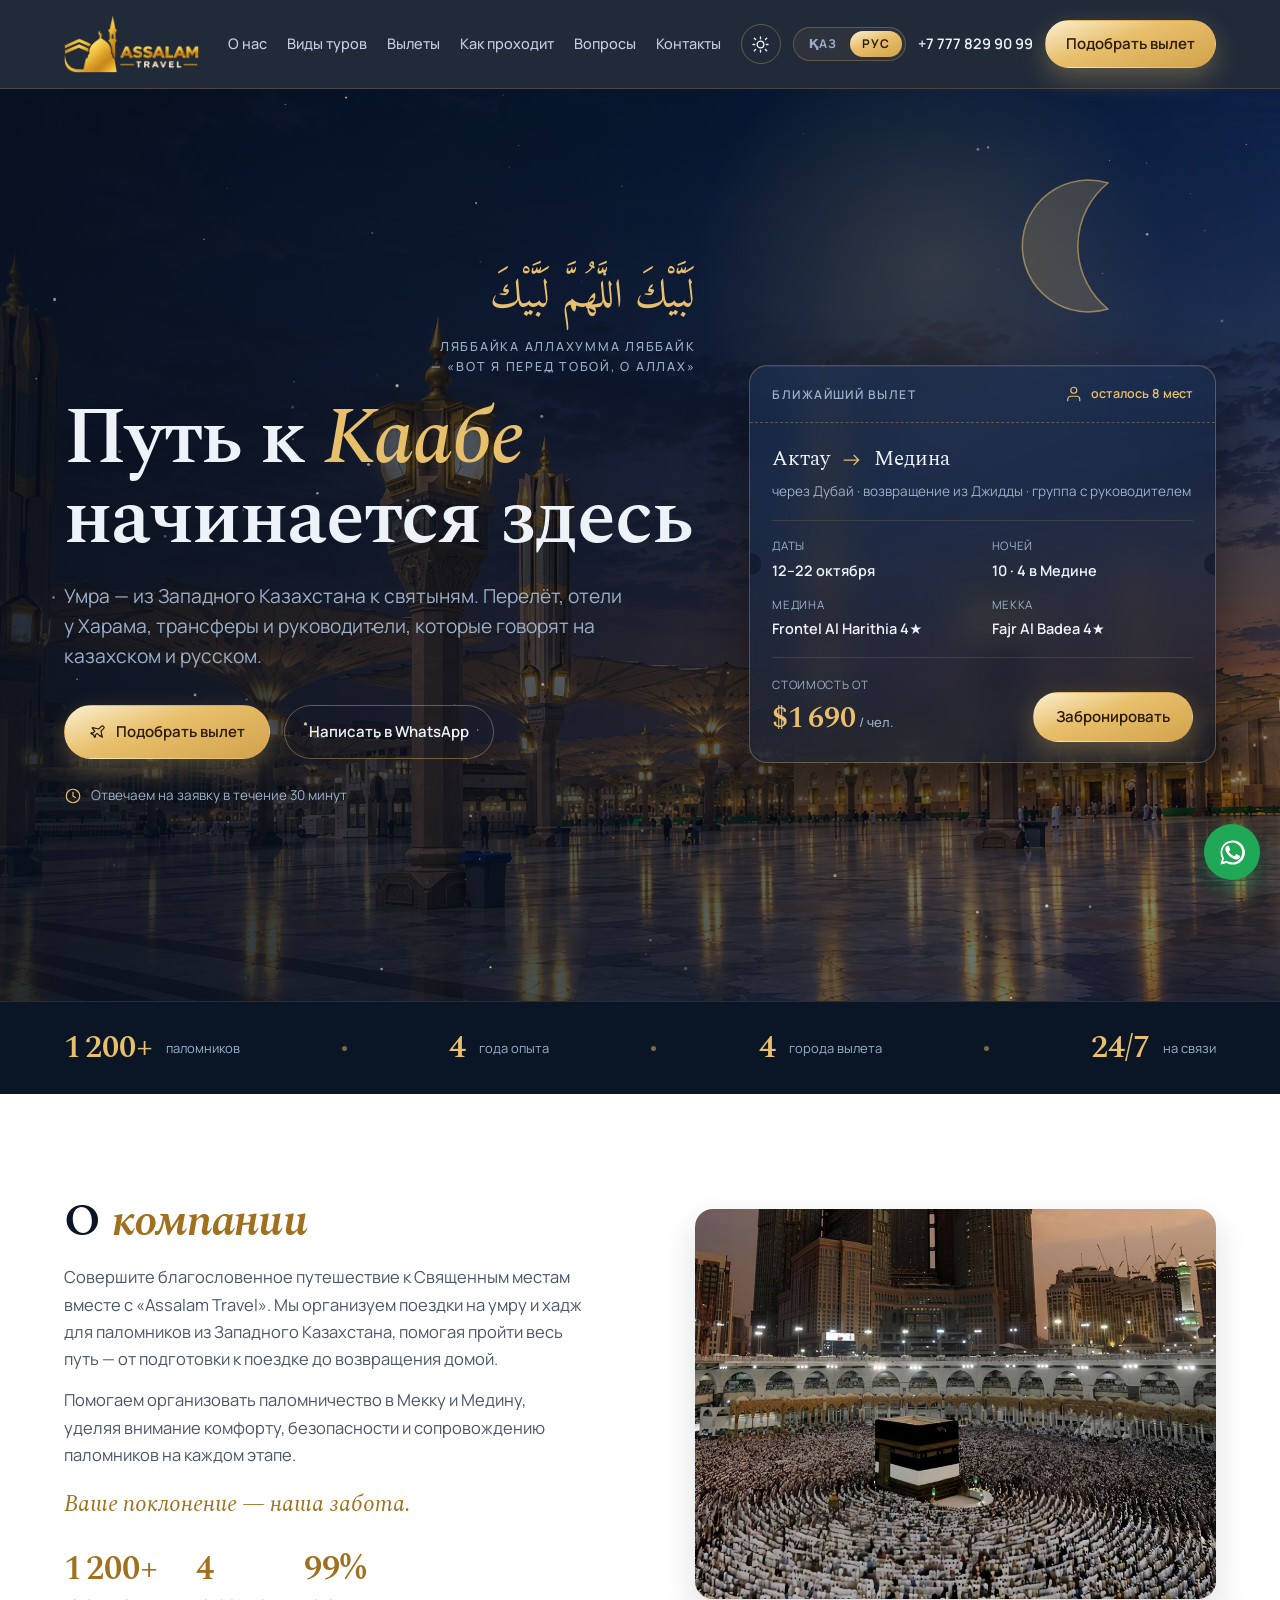
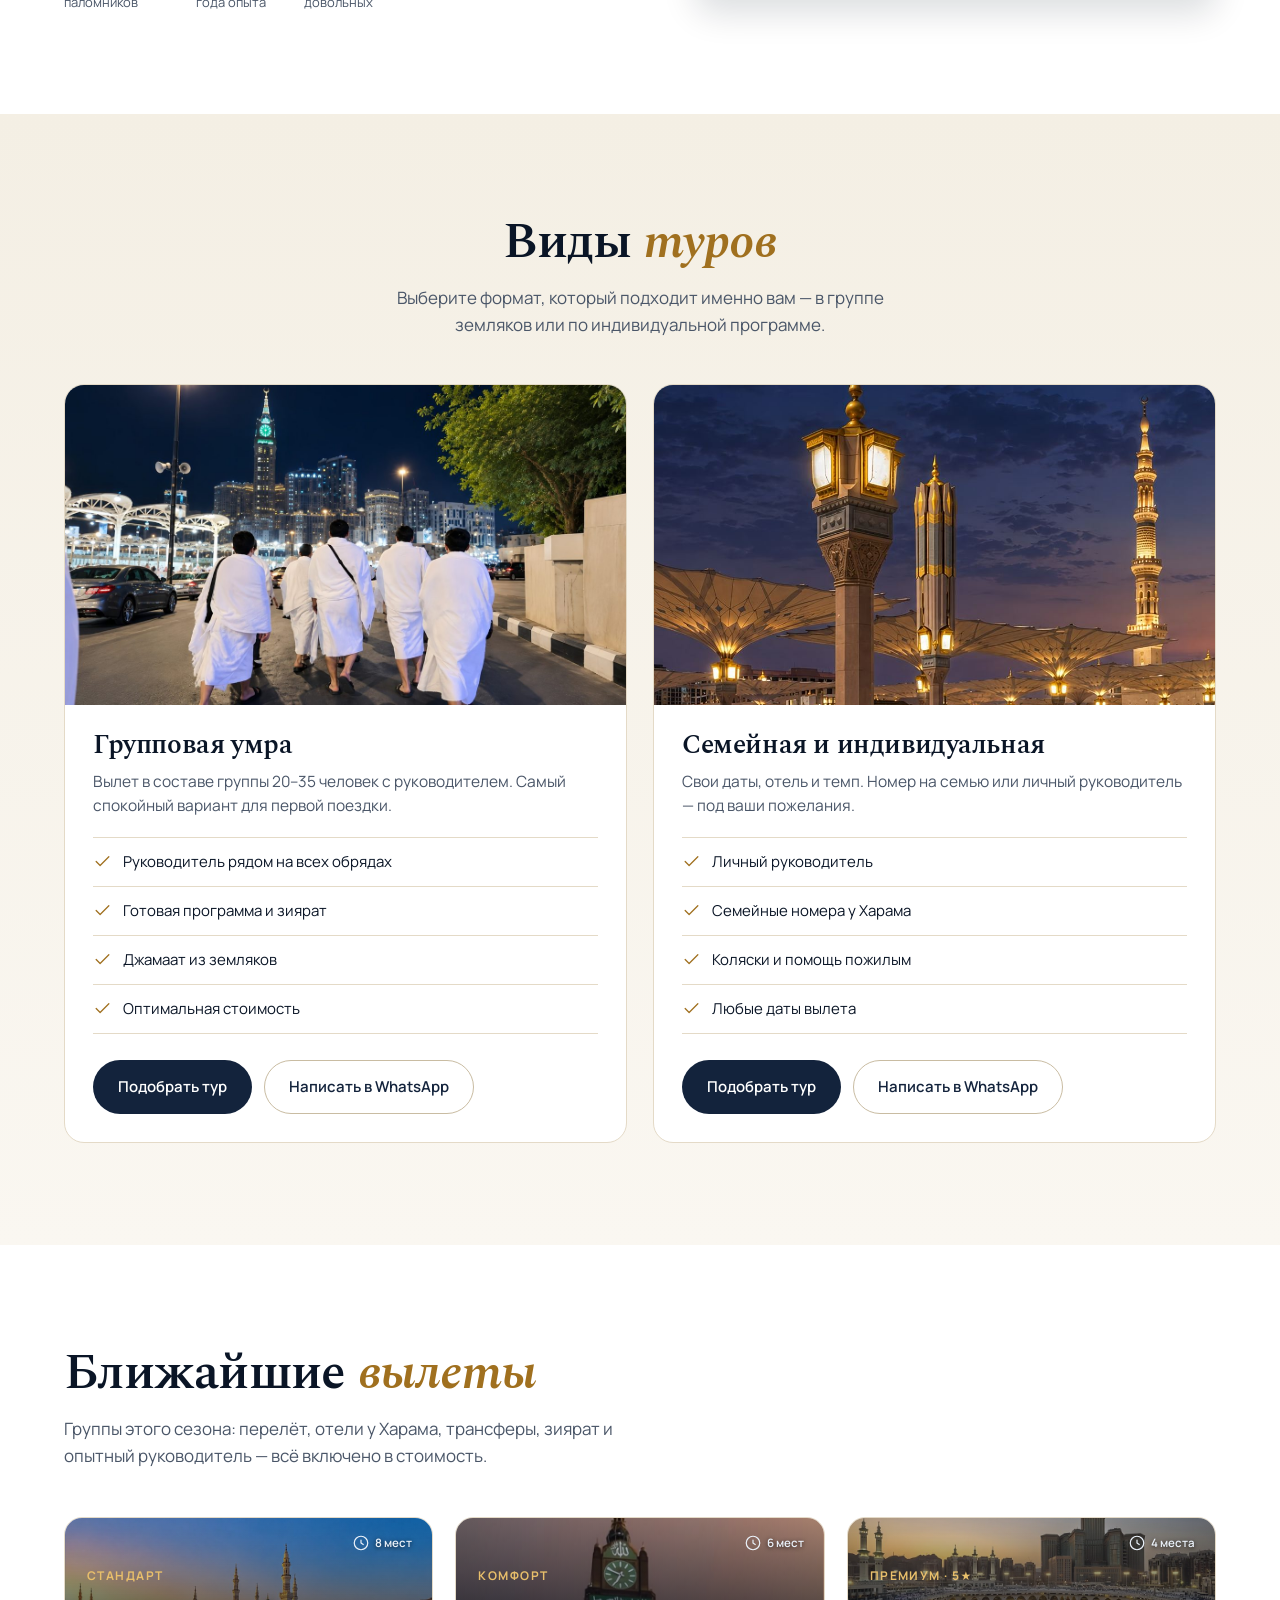
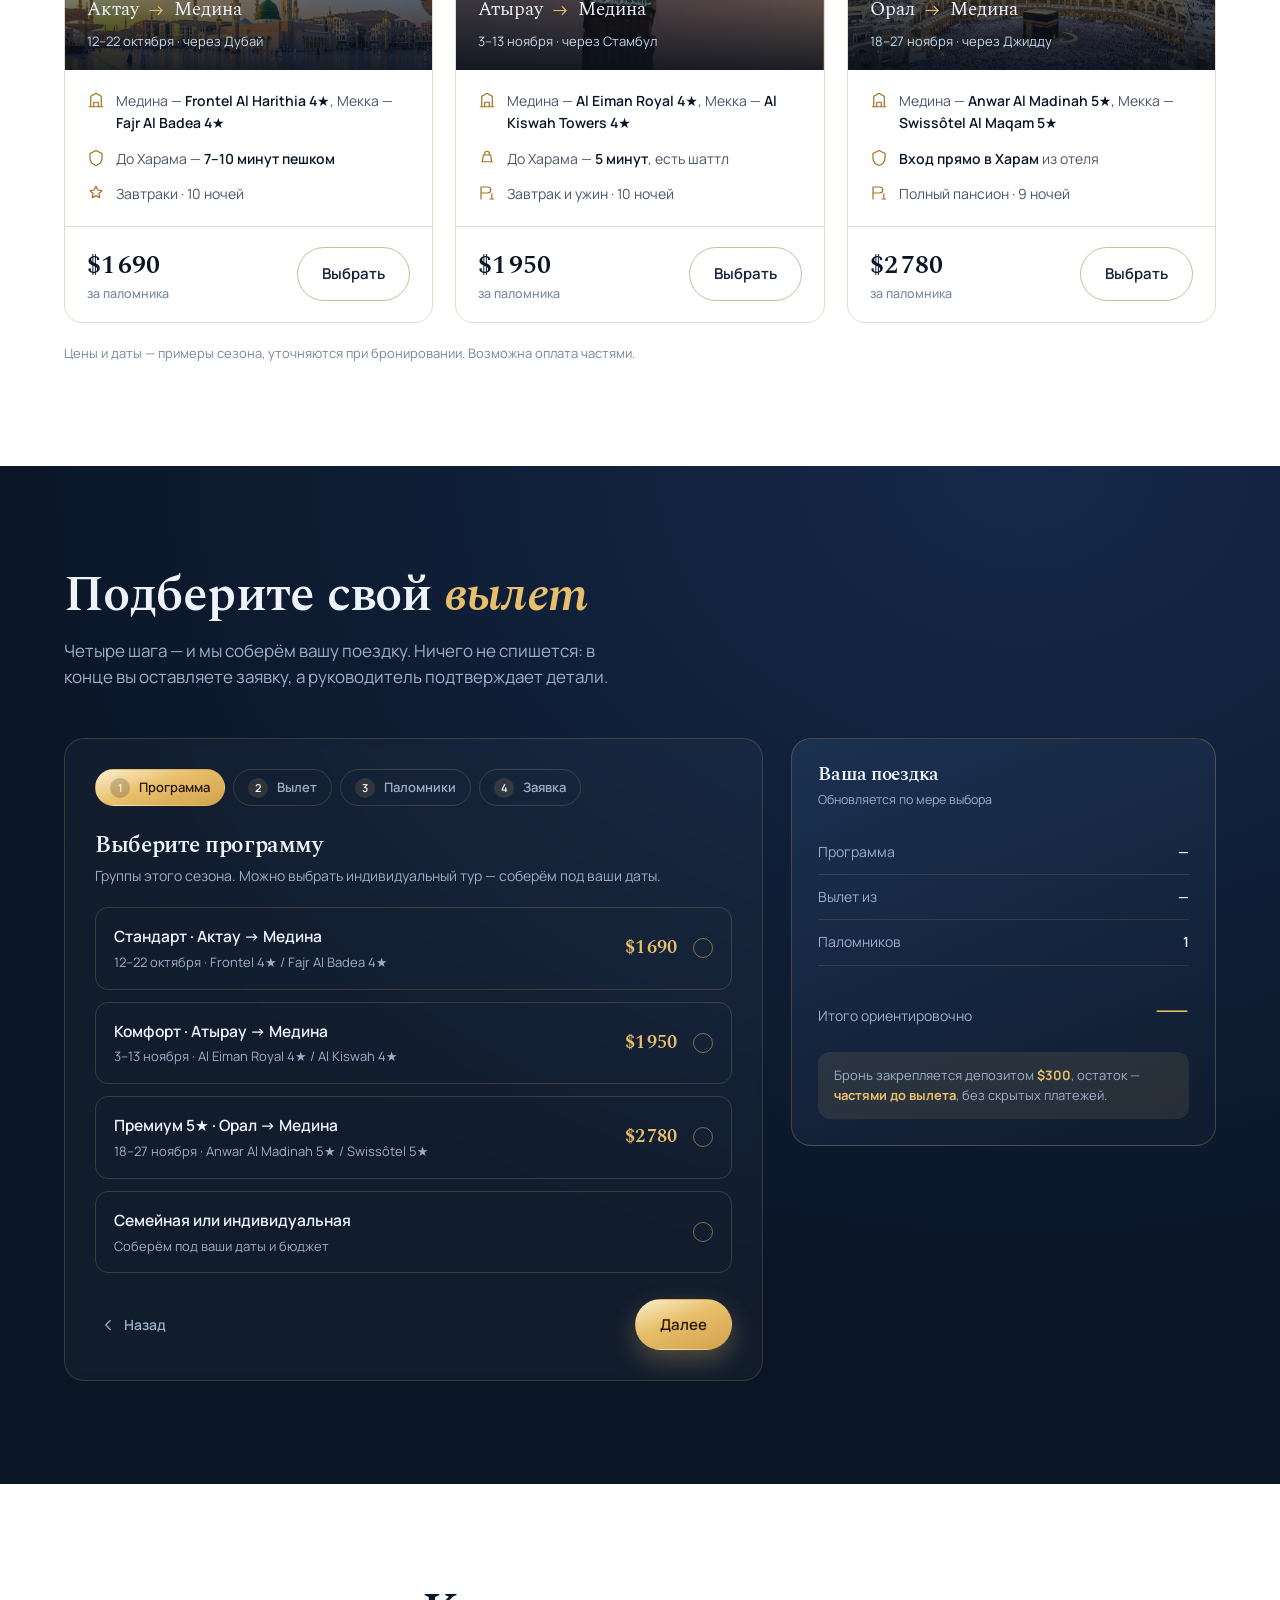
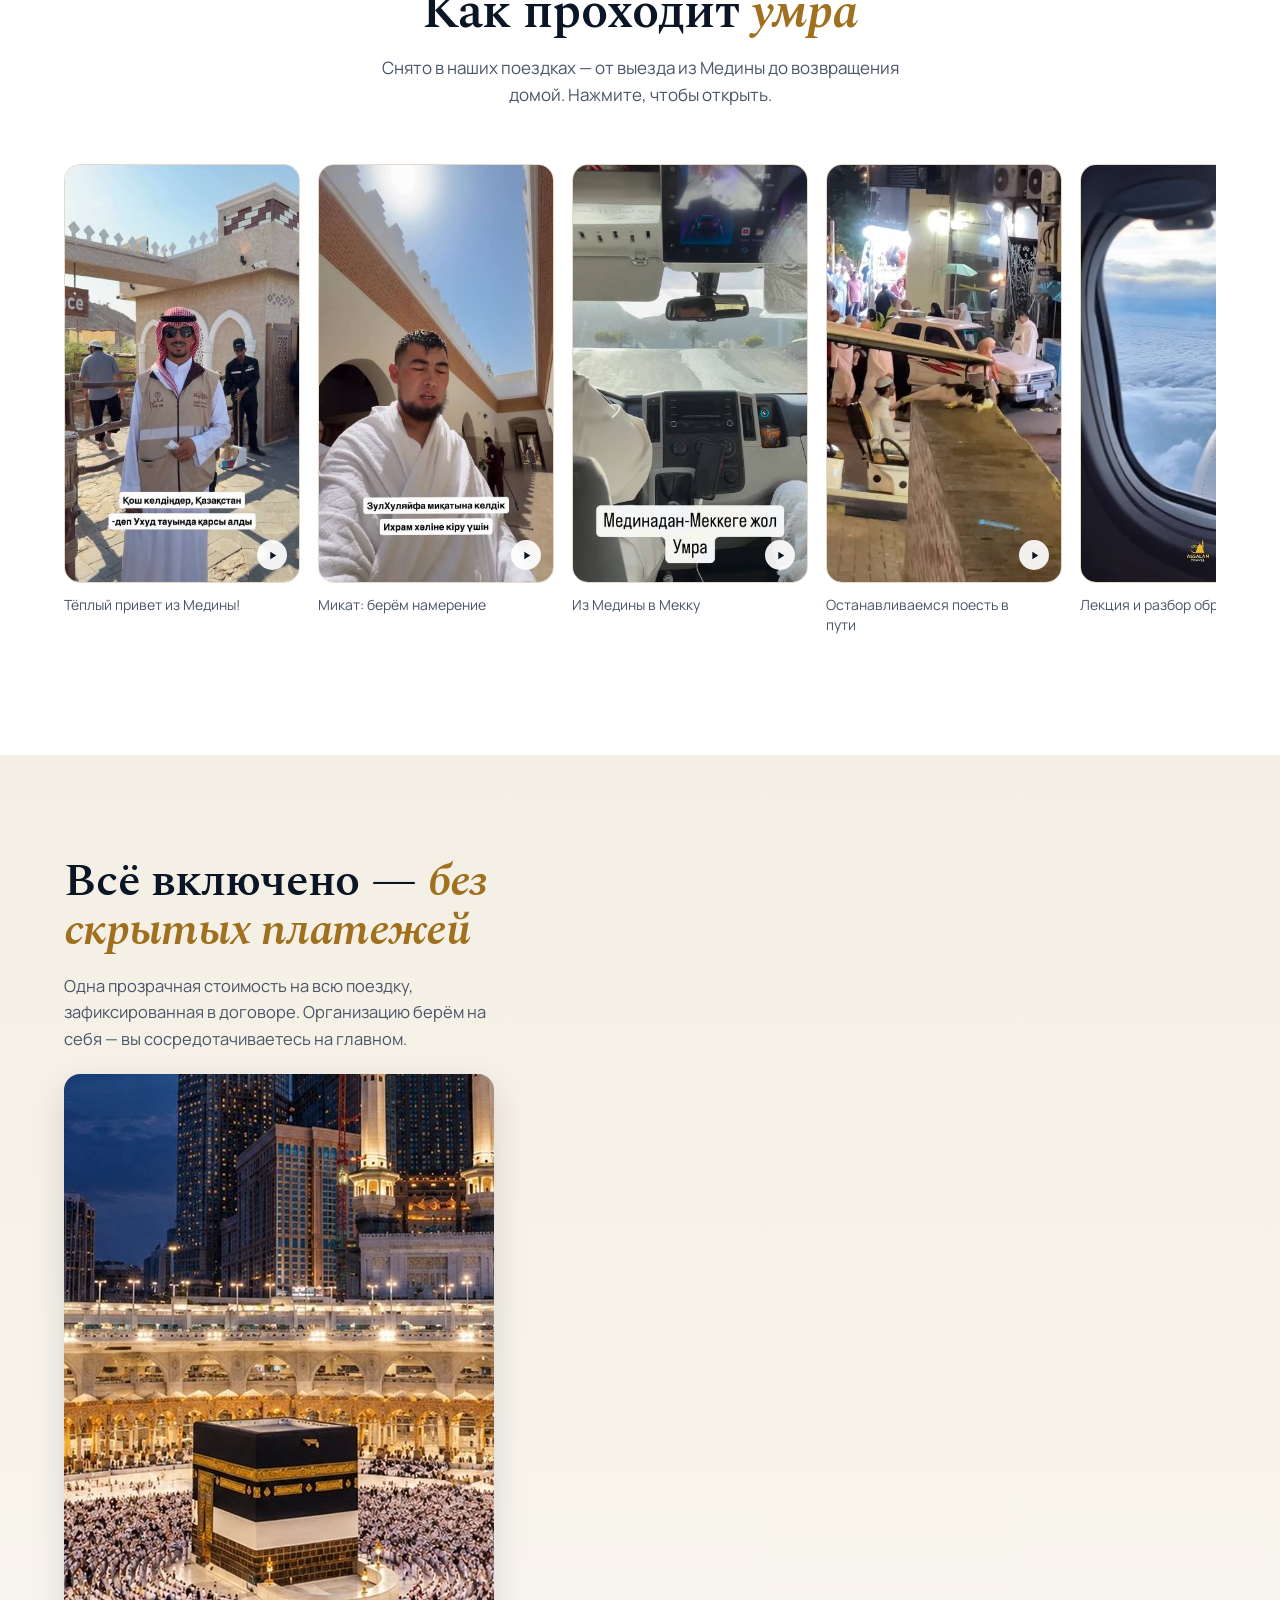
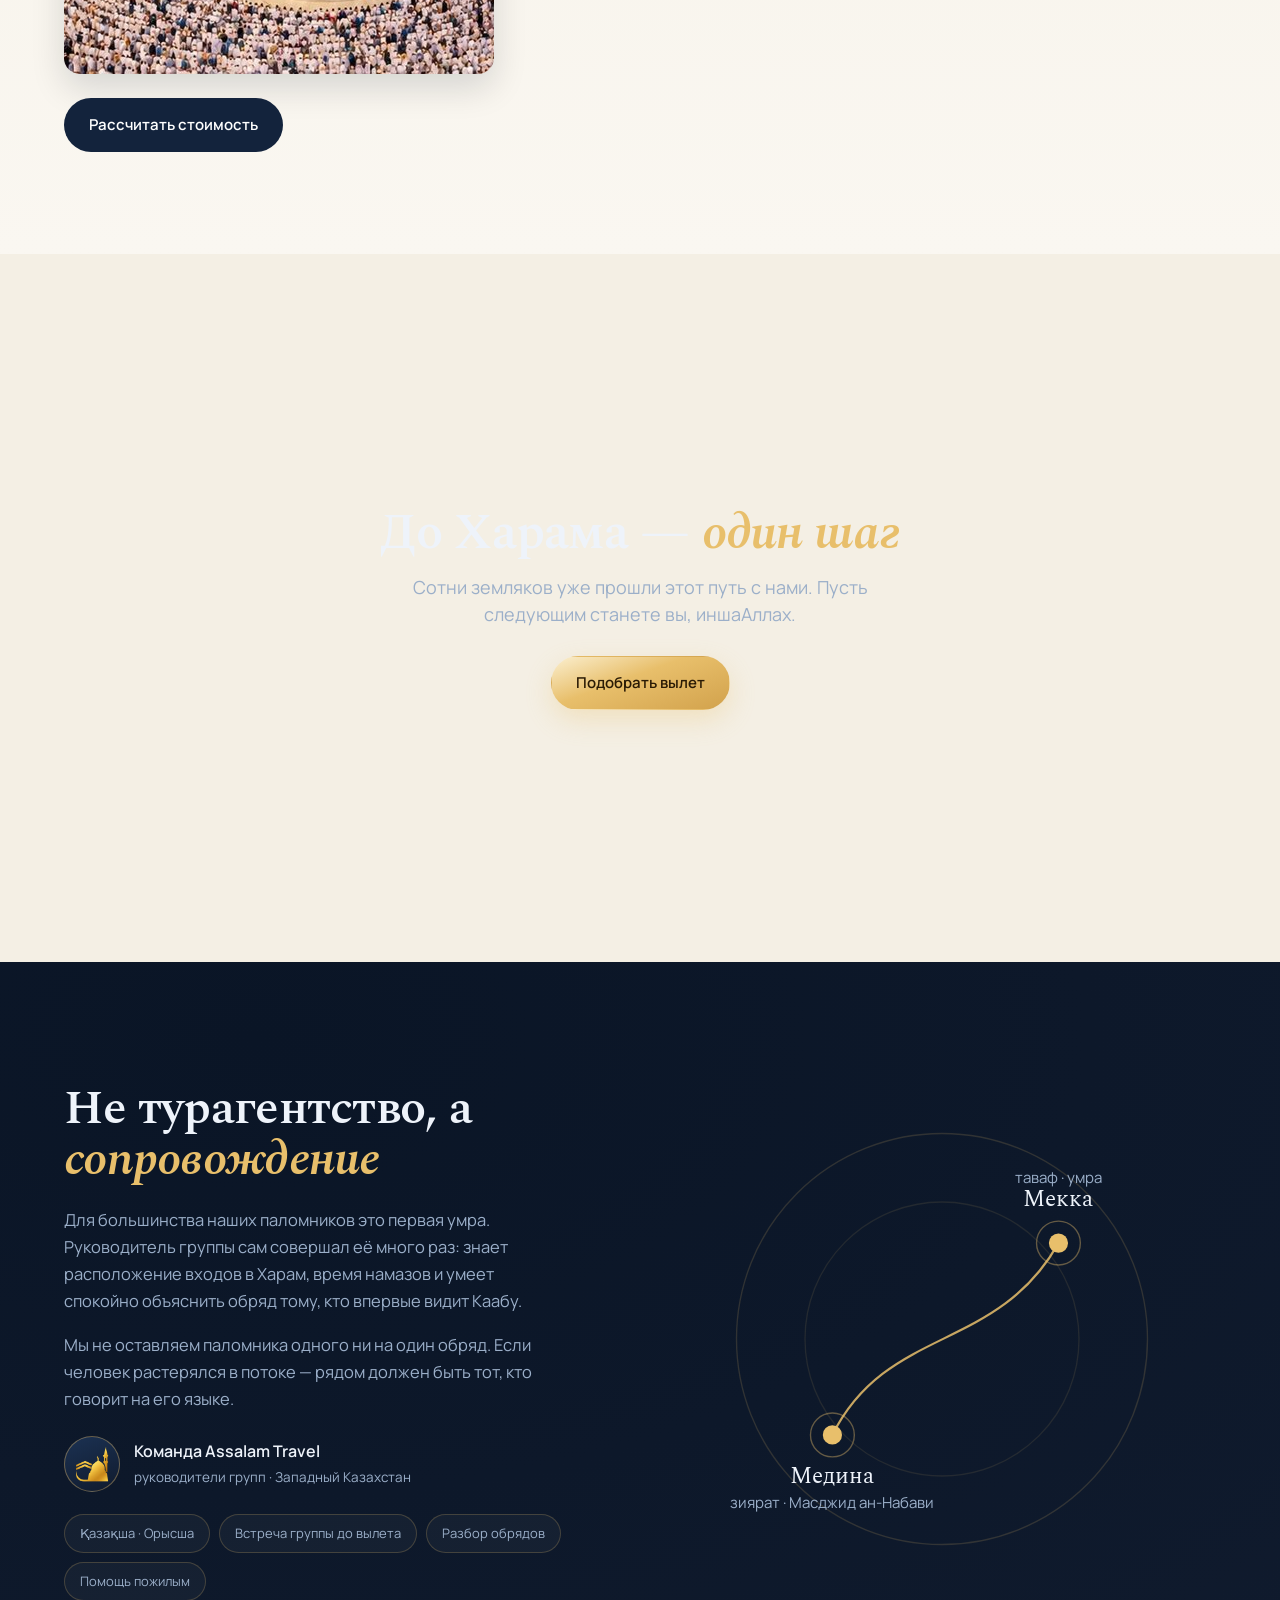
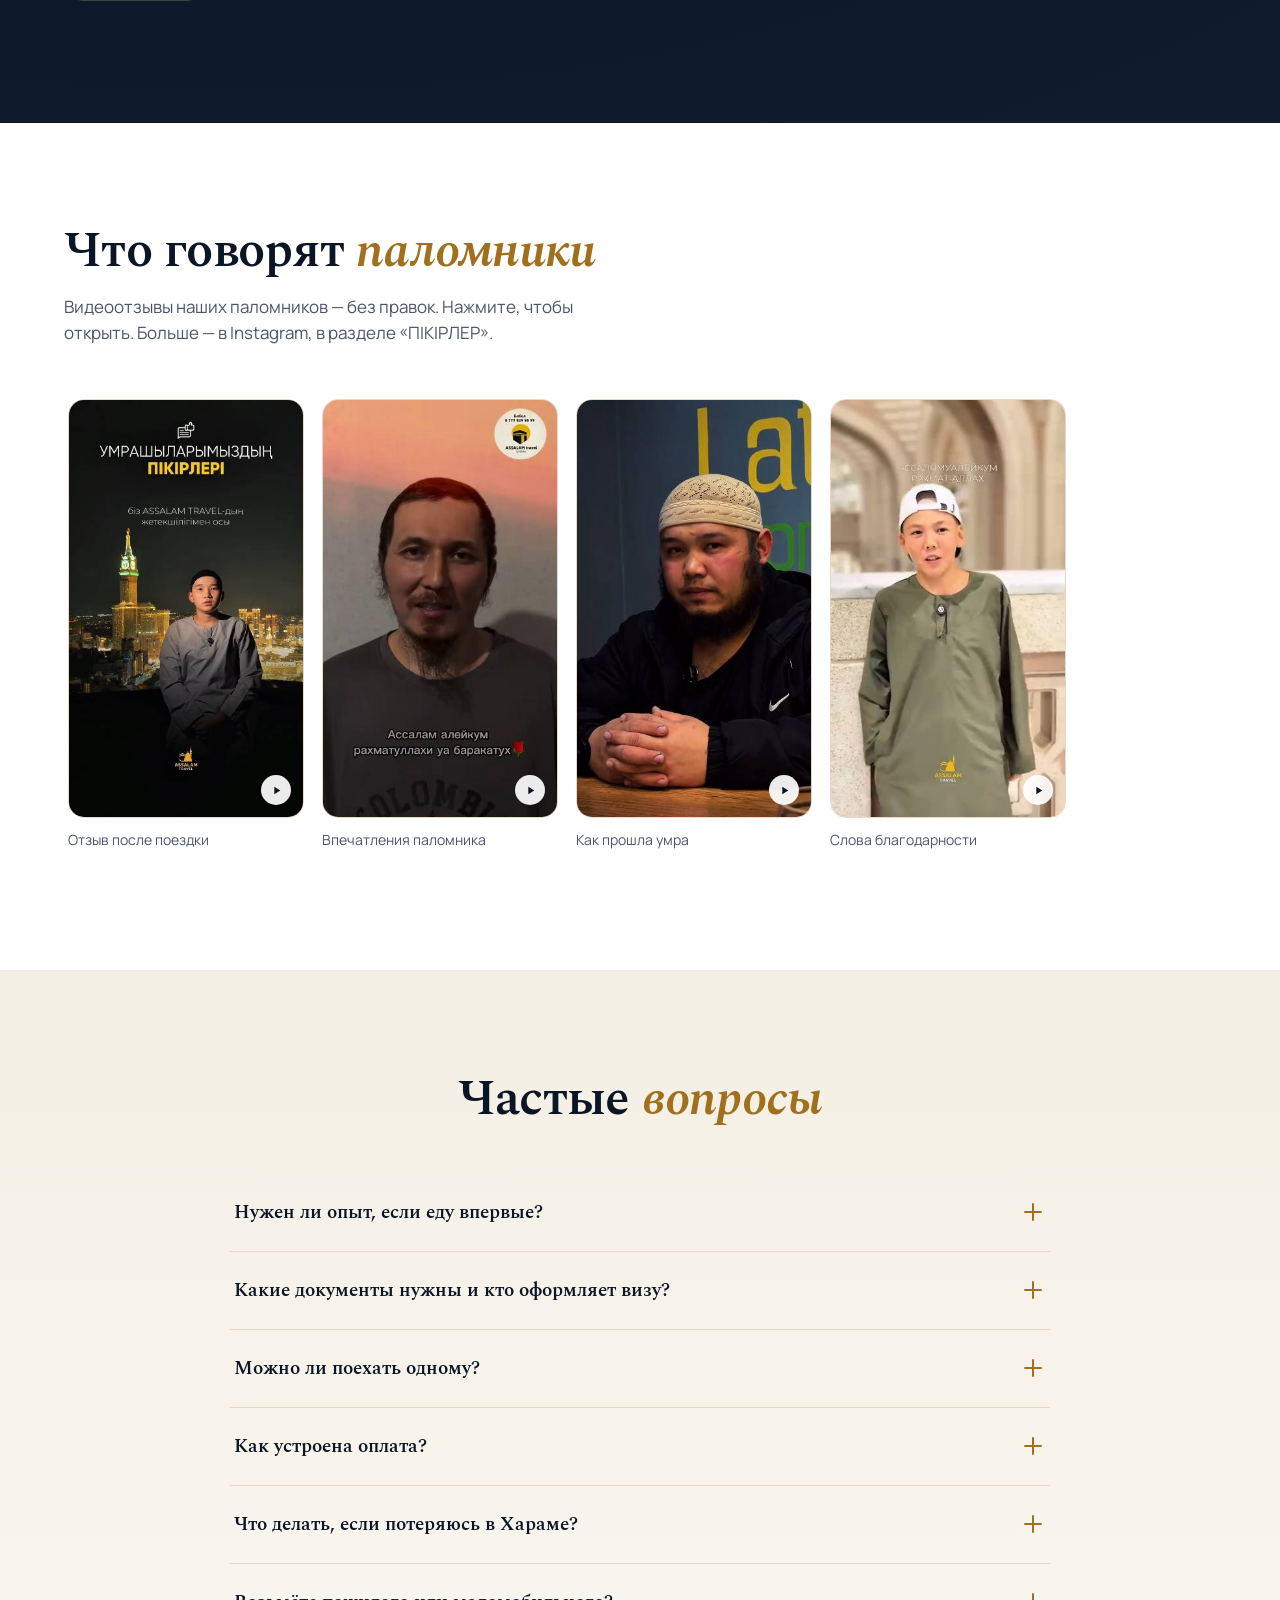
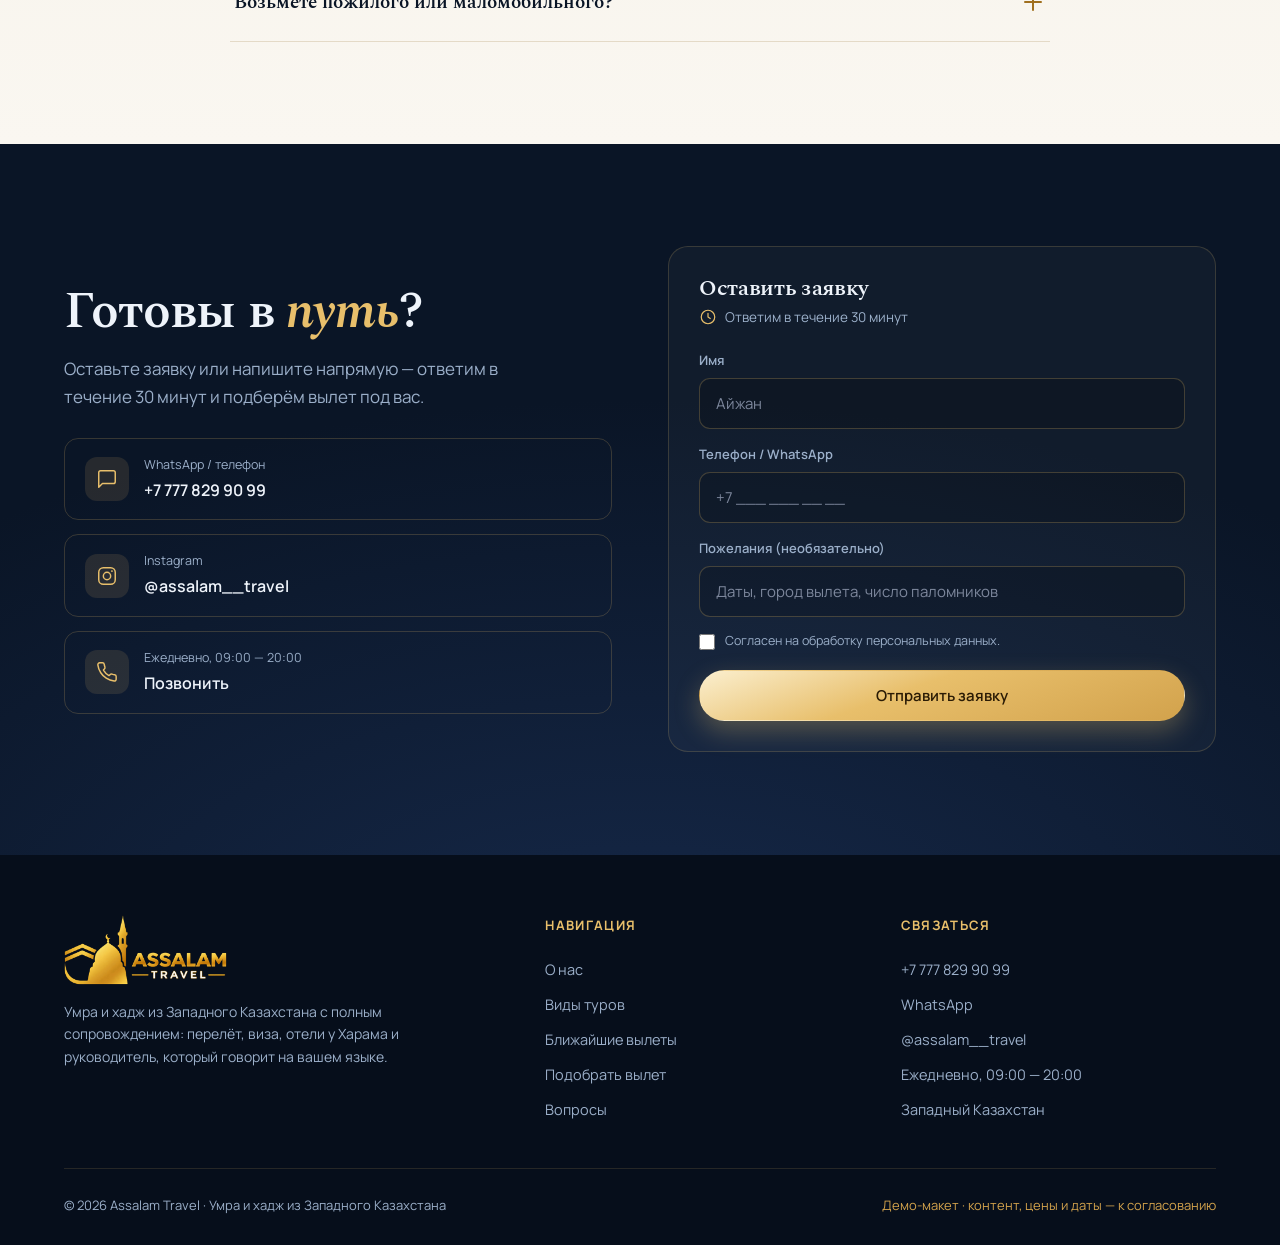
==== commit 936fc0e4: "Сайт всегда открывается в ночной теме Раньше первый заход подхватывал системную настройку, и у полов" ====
--- a/public/index.html
+++ b/public/index.html
@@ -5,8 +5,9 @@
 <meta name="viewport" content="width=device-width,initial-scale=1">
 <title>Assalam Travel — умра из Западного Казахстана</title>
 <meta name="description" content="Умра и хадж из Актау, Атырау, Орала и Актобе. Перелёт, виза, отели рядом с Харамом, трансферы и руководители, которые говорят на казахском и русском. Сопровождение 24/7.">
-<meta name="theme-color" media="(prefers-color-scheme: dark)" content="#0A1526">
-<meta name="theme-color" media="(prefers-color-scheme: light)" content="#FAF7F1">
+<!-- Сайт открывается в ночной теме независимо от настроек системы,
+     поэтому цвет один; при переключении на дневную его меняет main.js -->
+<meta name="theme-color" content="#0A1526">
 <link rel="icon" href="assets/img/favicon.png" type="image/png">
 <link rel="apple-touch-icon" href="assets/img/favicon.png">
 
@@ -45,8 +46,9 @@
   r.className = 'js';
   var t = null;
   try { t = localStorage.getItem('assalam-theme'); } catch (e) {}
-  if (!t) t = matchMedia('(prefers-color-scheme: light)').matches ? 'light' : 'dark';
-  r.setAttribute('data-theme', t);
+  /* Первый заход — всегда ночь: с неё начинается сайт, светлую тему
+     посетитель включает сам, и дальше она уже запоминается. */
+  r.setAttribute('data-theme', t || 'dark');
 })();
 </script>
 
